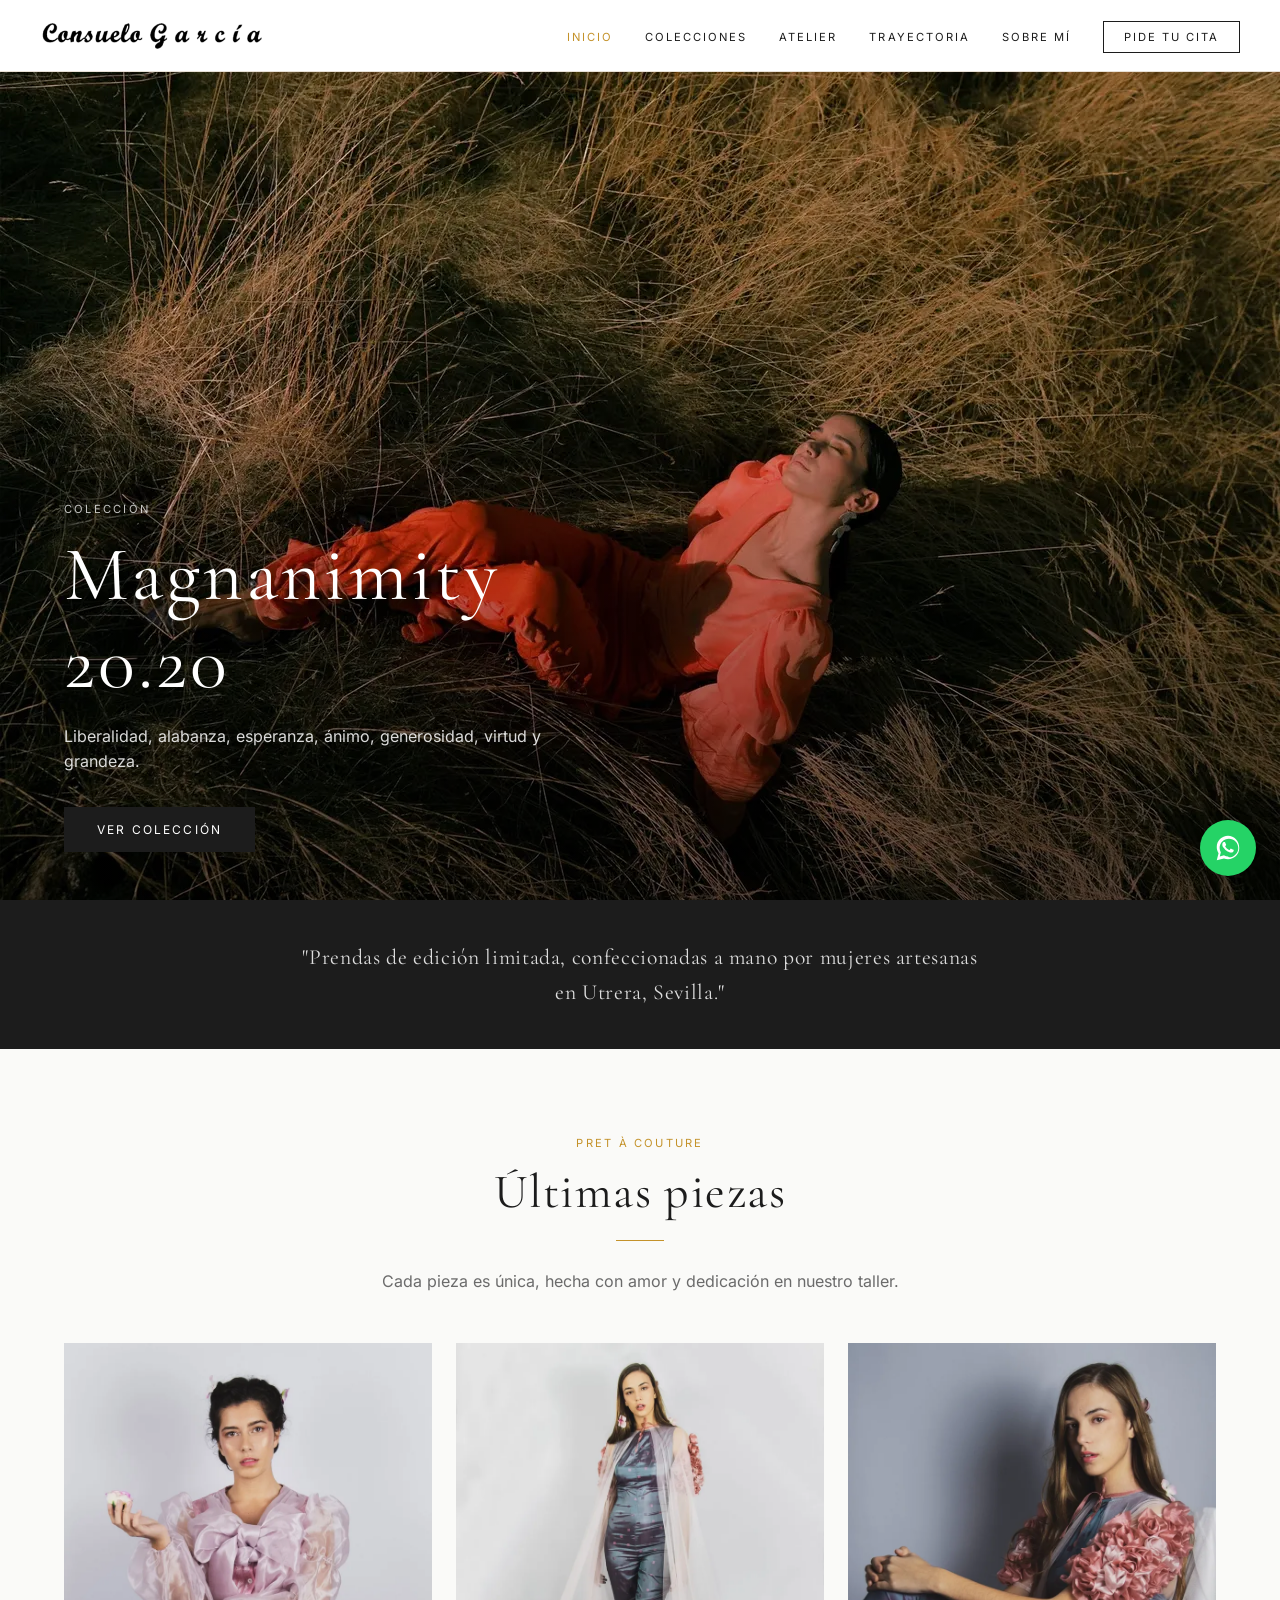
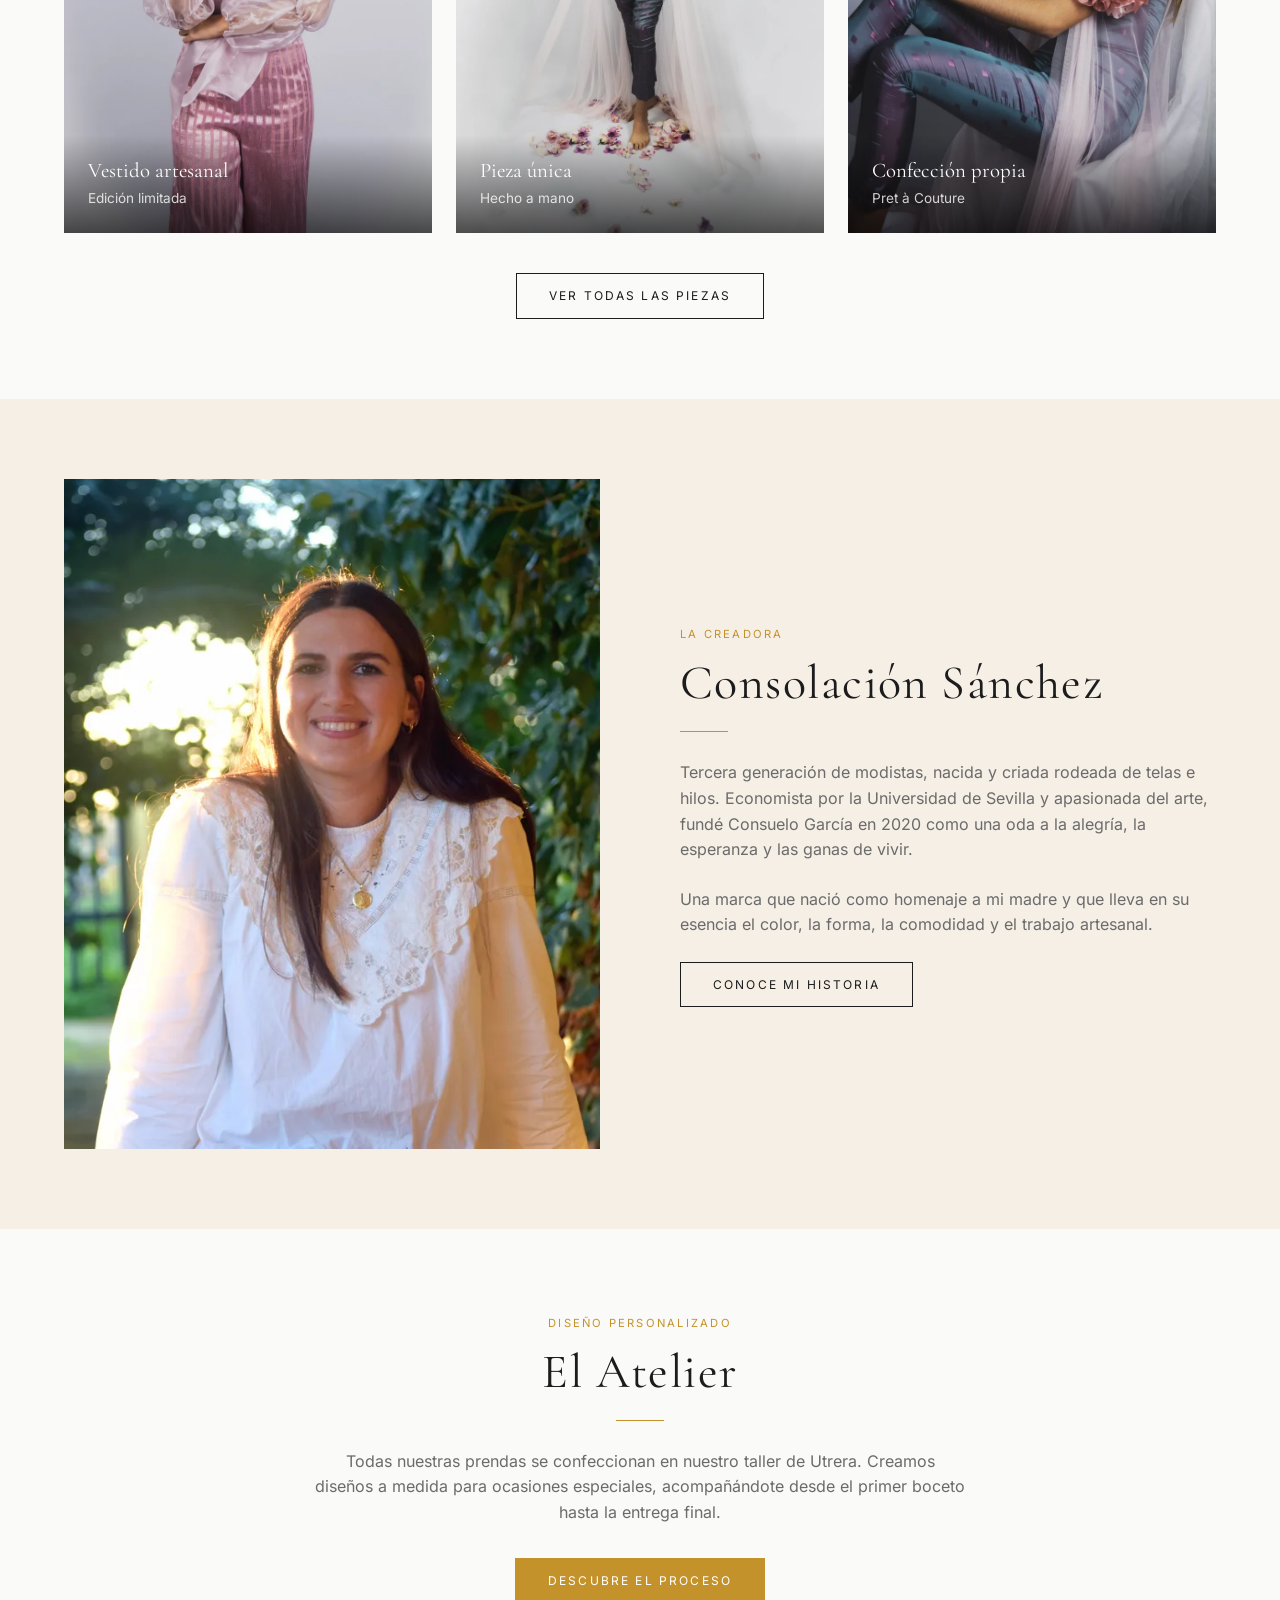
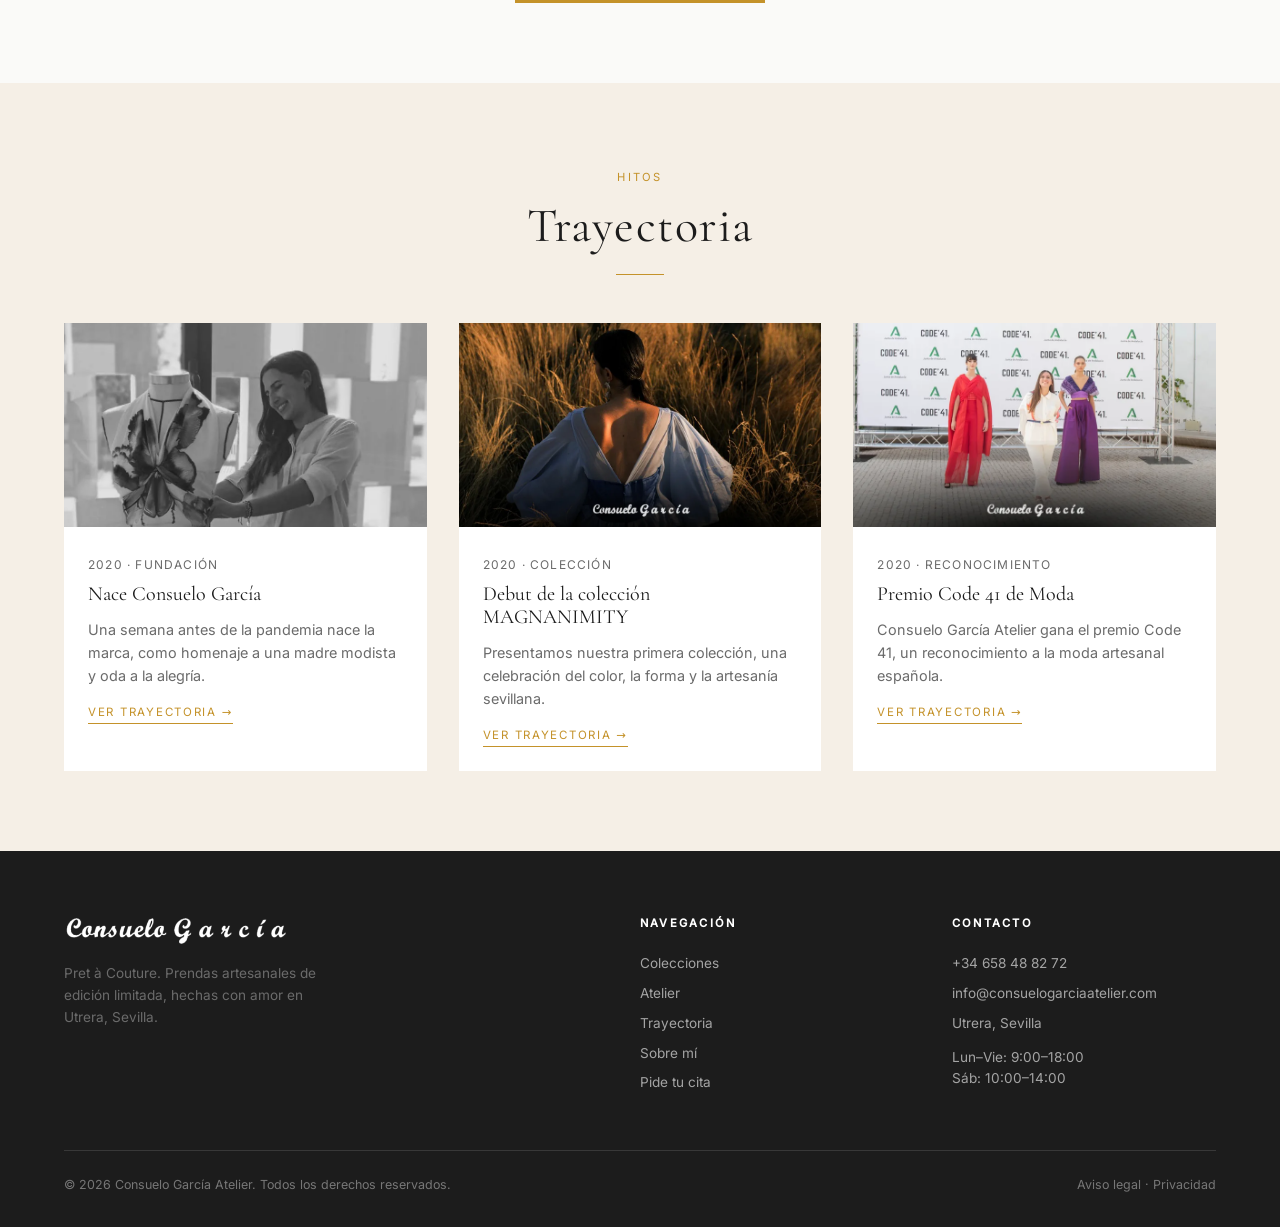
==== index.html @ bc4bc1d0 "perf: serve responsive hero image and drop duplicate product images Re-encode the home hero (618 KB " ====
<!DOCTYPE html>
<html lang="es">
<head>
  <meta charset="UTF-8">
  <meta name="viewport" content="width=device-width, initial-scale=1.0">
  <title>Consuelo García Atelier — Moda artesanal, Utrera</title>
  <meta name="description" content="Prendas de edición limitada confeccionadas a mano en Utrera, Sevilla. Diseños exclusivos para quien busca algo único.">
  <link rel="icon" type="image/x-icon" href="images/favicon.ico">
  <link rel="icon" type="image/png" sizes="32x32" href="images/favicon.png">
  <link rel="apple-touch-icon" sizes="192x192" href="images/favicon-192.png">
  <meta property="og:type" content="website">
  <meta property="og:title" content="Consuelo García Atelier — Moda artesanal en Utrera">
  <meta property="og:description" content="Prendas de edición limitada confeccionadas a mano en Utrera, Sevilla.">
  <meta property="og:image" content="https://consuelogarciaatelier.com/images/og-image.jpg">
  <meta property="og:url" content="https://consuelogarciaatelier.com/">
  <meta property="og:locale" content="es_ES">
  <meta property="og:site_name" content="Consuelo García Atelier">
  <meta name="twitter:card" content="summary_large_image">
  <link rel="canonical" href="https://consuelogarciaatelier.com/">
  <link rel="stylesheet" href="css/style.css?v=11">
  <script type="application/ld+json">
  {
    "@context": "https://schema.org",
    "@type": "ClothingStore",
    "name": "Consuelo García Atelier",
    "image": "https://consuelogarciaatelier.com/images/og-image.jpg",
    "url": "https://consuelogarciaatelier.com",
    "telephone": "+34658488272",
    "email": "info@consuelogarciaatelier.com",
    "description": "Atelier de moda artesanal. Prendas de edición limitada confeccionadas a mano en Utrera, Sevilla.",
    "address": {
      "@type": "PostalAddress",
      "addressLocality": "Utrera",
      "addressRegion": "Sevilla",
      "addressCountry": "ES"
    },
    "openingHoursSpecification": [
      {
        "@type": "OpeningHoursSpecification",
        "dayOfWeek": ["Monday","Tuesday","Wednesday","Thursday","Friday"],
        "opens": "09:00",
        "closes": "18:00"
      },
      {
        "@type": "OpeningHoursSpecification",
        "dayOfWeek": "Saturday",
        "opens": "10:00",
        "closes": "14:00"
      }
    ],
    "sameAs": [
      "https://instagram.com/consuelo.g.a.r.c.i.a"
    ]
  }
  </script>
</head>
<body>

  <!-- HEADER -->
  <header class="site-header">
    <nav class="nav container">
      <a href="index.html" class="nav__logo"><img src="images/logo.webp" alt="Consuelo García Atelier" width="160" height="23"></a>
      <button class="nav__toggle" aria-label="Menú" aria-expanded="false">
        <span></span><span></span><span></span>
      </button>
      <ul class="nav__links">
        <li><a href="index.html" class="active">Inicio</a></li>
        <li><a href="colecciones.html">Colecciones</a></li>
        <li><a href="atelier.html">Atelier</a></li>
        <li><a href="trayectoria.html">Trayectoria</a></li>
        <li><a href="sobre-mi.html">Sobre mí</a></li>
        <li><a href="contacto.html" class="nav__cta">Pide tu cita</a></li>
      </ul>
    </nav>
  </header>

  <!-- HERO -->
  <section class="hero">
    <img class="hero__img" src="images/hero.webp" srcset="images/hero-768.webp 768w, images/hero-1280.webp 1280w, images/hero.webp 1920w" sizes="100vw" alt="Colección MAGNANIMITY — Consuelo García Atelier" fetchpriority="high" width="1920" height="1280">
    <div class="hero__overlay"></div>
    <div class="hero__content">
      <span class="label">Colección</span>
      <h1>Magnanimity<br>20.20</h1>
      <p>Liberalidad, alabanza, esperanza, ánimo, generosidad, virtud y grandeza.</p>
      <a href="colecciones.html" class="btn btn--dark">Ver colección</a>
    </div>
  </section>

  <!-- INTRO STRIP -->
  <div class="intro-strip">
    <p>"Prendas de edición limitada, confeccionadas a mano por mujeres artesanas en Utrera, Sevilla."</p>
  </div>

  <!-- COLECCIONES DESTACADAS -->
  <section class="section">
    <div class="container">
      <div class="text-center section-head">
        <span class="label">Pret à Couture</span>
        <h2>Últimas piezas</h2>
        <div class="divider"></div>
        <p>Cada pieza es única, hecha con amor y dedicación en nuestro taller.</p>
      </div>
      <div class="collections-grid">
        <div class="collection-card">
          <img src="images/galeria-1.webp" alt="Vestido artesanal Consuelo García" loading="lazy" width="800" height="1067">
          <div class="collection-card__info">
            <h3>Vestido artesanal</h3>
            <p>Edición limitada</p>
          </div>
        </div>
        <div class="collection-card">
          <img src="images/galeria-2.webp" alt="Pieza artesanal en color" loading="lazy" width="800" height="1067">
          <div class="collection-card__info">
            <h3>Pieza única</h3>
            <p>Hecho a mano</p>
          </div>
        </div>
        <div class="collection-card">
          <img src="images/galeria-3.webp" alt="Pieza única de confección propia" loading="lazy" width="800" height="1067">
          <div class="collection-card__info">
            <h3>Confección propia</h3>
            <p>Pret à Couture</p>
          </div>
        </div>
      </div>
      <div class="text-center mt-2-5">
        <a href="colecciones.html" class="btn btn--outline">Ver todas las piezas</a>
      </div>
    </div>
  </section>

  <!-- SOBRE MÍ TEASER -->
  <section class="section section--cream">
    <div class="container">
      <div class="about-split">
        <div class="about-split__img">
          <img src="images/consuelo.webp" alt="Consolación Sánchez, fundadora de Consuelo García Atelier" loading="lazy" width="1200" height="1500">
        </div>
        <div class="about-split__text">
          <span class="label">La creadora</span>
          <h2>Consolación Sánchez</h2>
          <div class="divider divider--left"></div>
          <p>Tercera generación de modistas, nacida y criada rodeada de telas e hilos. Economista por la Universidad de Sevilla y apasionada del arte, fundé Consuelo García en 2020 como una oda a la alegría, la esperanza y las ganas de vivir.</p>
          <p>Una marca que nació como homenaje a mi madre y que lleva en su esencia el color, la forma, la comodidad y el trabajo artesanal.</p>
          <a href="sobre-mi.html" class="btn btn--outline">Conoce mi historia</a>
        </div>
      </div>
    </div>
  </section>

  <!-- ATELIER TEASER -->
  <section class="section">
    <div class="container text-center">
      <span class="label">Diseño personalizado</span>
      <h2>El Atelier</h2>
      <div class="divider"></div>
      <p>Todas nuestras prendas se confeccionan en nuestro taller de Utrera. Creamos diseños a medida para ocasiones especiales, acompañándote desde el primer boceto hasta la entrega final.</p>
      <a href="atelier.html" class="btn btn--accent mt-2">Descubre el proceso</a>
    </div>
  </section>

  <!-- TRAYECTORIA -->
  <section class="section section--cream">
    <div class="container">
      <div class="text-center section-head">
        <span class="label">Hitos</span>
        <h2>Trayectoria</h2>
        <div class="divider"></div>
      </div>
      <div class="blog-grid">
        <article class="blog-card">
          <div class="blog-card__img blog-card__img--head">
            <img src="images/atelier.webp" alt="Taller de costura de Consuelo García Atelier en Utrera" loading="lazy" width="1200" height="1500">
          </div>
          <div class="blog-card__body">
            <span class="blog-card__date">2020 · Fundación</span>
            <h3>Nace Consuelo García</h3>
            <p>Una semana antes de la pandemia nace la marca, como homenaje a una madre modista y oda a la alegría.</p>
            <a href="trayectoria.html#nacimiento" class="blog-card__link">Ver trayectoria →</a>
          </div>
        </article>
        <article class="blog-card">
          <div class="blog-card__img">
            <img src="images/coleccion-hero.webp" alt="Colección MAGNANIMITY" loading="lazy" width="1000" height="600">
          </div>
          <div class="blog-card__body">
            <span class="blog-card__date">2020 · Colección</span>
            <h3>Debut de la colección MAGNANIMITY</h3>
            <p>Presentamos nuestra primera colección, una celebración del color, la forma y la artesanía sevillana.</p>
            <a href="trayectoria.html#magnanimity" class="blog-card__link">Ver trayectoria →</a>
          </div>
        </article>
        <article class="blog-card">
          <div class="blog-card__img">
            <img src="images/blog-1.webp" alt="Premio Code 41 de Moda" loading="lazy" width="800" height="450">
          </div>
          <div class="blog-card__body">
            <span class="blog-card__date">2020 · Reconocimiento</span>
            <h3>Premio Code 41 de Moda</h3>
            <p>Consuelo García Atelier gana el premio Code 41, un reconocimiento a la moda artesanal española.</p>
            <a href="trayectoria.html#premio-code-41" class="blog-card__link">Ver trayectoria →</a>
          </div>
        </article>
      </div>
    </div>
  </section>

  <!-- FOOTER -->
  <footer class="site-footer">
    <div class="container">
      <div class="footer-grid">
        <div class="footer-brand">
          <span class="nav__logo"><img src="images/logo.webp" alt="Consuelo García Atelier" width="180" height="26"></span>
          <p>Pret à Couture. Prendas artesanales de edición limitada, hechas con amor en Utrera, Sevilla.</p>
        </div>
        <div class="footer-col">
          <h5>Navegación</h5>
          <a href="colecciones.html">Colecciones</a>
          <a href="atelier.html">Atelier</a>
          <a href="trayectoria.html">Trayectoria</a>
          <a href="sobre-mi.html">Sobre mí</a>
          <a href="contacto.html">Pide tu cita</a>
        </div>
        <div class="footer-col">
          <h5>Contacto</h5>
          <a href="tel:+34658488272">+34 658 48 82 72</a>
          <a href="mailto:info@consuelogarciaatelier.com">info@consuelogarciaatelier.com</a>
          <p>Utrera, Sevilla</p>
          <p class="footer-hours">Lun–Vie: 9:00–18:00<br>Sáb: 10:00–14:00</p>
        </div>
      </div>
      <div class="footer-bottom">
        <span>© 2026 Consuelo García Atelier. Todos los derechos reservados.</span>
        <span>
          <a href="aviso-legal.html">Aviso legal</a> ·
          <a href="privacidad.html">Privacidad</a>
        </span>
      </div>
    </div>
  </footer>

  <script>
    const toggle = document.querySelector('.nav__toggle');
    const links = document.querySelector('.nav__links');
    toggle.addEventListener('click', () => {
      const open = links.classList.toggle('open');
      toggle.classList.toggle('open', open);
      toggle.setAttribute('aria-expanded', open);
    });
    links.querySelectorAll('a').forEach(a => a.addEventListener('click', () => {
      links.classList.remove('open');
      toggle.classList.remove('open');
      toggle.setAttribute('aria-expanded', false);
    }));
  </script>


  <!-- WhatsApp flotante -->
  <a class="wa-float" href="https://wa.me/34658488272?text=Hola%2C%20me%20gustar%C3%ADa%20pedir%20informaci%C3%B3n" target="_blank" rel="noopener" aria-label="Contactar por WhatsApp">
    <svg viewBox="0 0 32 32" xmlns="http://www.w3.org/2000/svg"><path d="M16.003 3C9.376 3 4 8.376 4 15.003c0 2.4.71 4.638 1.93 6.518L4 28.999l7.7-1.876a11.96 11.96 0 0 0 4.303.793c6.627 0 12.003-5.376 12.003-12.003C28.006 8.376 22.63 3 16.003 3zm0 21.992c-1.39 0-2.74-.345-3.928-.997l-.28-.157-4.578 1.115 1.137-4.405-.176-.292a9.943 9.943 0 0 1-1.114-4.253c0-5.49 4.467-9.957 9.957-9.957 5.49 0 9.957 4.467 9.957 9.957 0 5.49-4.467 9.989-9.975 9.989zm5.479-7.34c-.3-.15-1.78-.88-2.054-.98-.275-.1-.475-.15-.675.15-.2.3-.775.98-.95 1.18-.175.2-.35.225-.65.075-.3-.15-1.267-.466-2.413-1.487-.892-.795-1.495-1.776-1.671-2.077-.175-.3-.018-.462.132-.612.135-.135.3-.351.45-.526.15-.176.2-.3.3-.5.1-.2.05-.376-.025-.526-.075-.15-.675-1.625-.925-2.225-.244-.585-.493-.506-.675-.515l-.575-.011a1.108 1.108 0 0 0-.802.376c-.275.3-1.05 1.026-1.05 2.502 0 1.476 1.075 2.902 1.225 3.103.15.2 2.117 3.234 5.131 4.535.717.31 1.276.495 1.712.633.72.229 1.375.197 1.893.12.578-.087 1.78-.728 2.03-1.43.25-.701.25-1.302.175-1.428-.075-.126-.275-.2-.575-.351z"/></svg>
  </a>

</body>
</html>
---- css/style.css ----
/* ── Self-hosted fonts (Google Fonts, latin + latin-ext) ── */
@font-face {
  font-family: 'Cormorant Garamond';
  font-style: italic;
  font-weight: 300 400;
  font-display: swap;
  src: url('../fonts/cormorant-garamond-italic-latin-ext.woff2') format('woff2');
  unicode-range: U+0100-02BA, U+02BD-02C5, U+02C7-02CC, U+02CE-02D7, U+02DD-02FF, U+0304, U+0308, U+0329, U+1D00-1DBF, U+1E00-1E9F, U+1EF2-1EFF, U+2020, U+20A0-20AB, U+20AD-20C4, U+2113, U+2C60-2C7F, U+A720-A7FF;
}
@font-face {
  font-family: 'Cormorant Garamond';
  font-style: italic;
  font-weight: 300 400;
  font-display: swap;
  src: url('../fonts/cormorant-garamond-italic-latin.woff2') format('woff2');
  unicode-range: U+0000-00FF, U+0131, U+0152-0153, U+02BB-02BC, U+02C6, U+02DA, U+02DC, U+0304, U+0308, U+0329, U+2000-206F, U+20AC, U+2122, U+2191, U+2193, U+2212, U+2215, U+FEFF, U+FFFD;
}
@font-face {
  font-family: 'Cormorant Garamond';
  font-style: normal;
  font-weight: 300 500;
  font-display: swap;
  src: url('../fonts/cormorant-garamond-normal-latin-ext.woff2') format('woff2');
  unicode-range: U+0100-02BA, U+02BD-02C5, U+02C7-02CC, U+02CE-02D7, U+02DD-02FF, U+0304, U+0308, U+0329, U+1D00-1DBF, U+1E00-1E9F, U+1EF2-1EFF, U+2020, U+20A0-20AB, U+20AD-20C4, U+2113, U+2C60-2C7F, U+A720-A7FF;
}
@font-face {
  font-family: 'Cormorant Garamond';
  font-style: normal;
  font-weight: 300 500;
  font-display: swap;
  src: url('../fonts/cormorant-garamond-normal-latin.woff2') format('woff2');
  unicode-range: U+0000-00FF, U+0131, U+0152-0153, U+02BB-02BC, U+02C6, U+02DA, U+02DC, U+0304, U+0308, U+0329, U+2000-206F, U+20AC, U+2122, U+2191, U+2193, U+2212, U+2215, U+FEFF, U+FFFD;
}
@font-face {
  font-family: 'Inter';
  font-style: normal;
  font-weight: 300 500;
  font-display: swap;
  src: url('../fonts/inter-normal-latin-ext.woff2') format('woff2');
  unicode-range: U+0100-02BA, U+02BD-02C5, U+02C7-02CC, U+02CE-02D7, U+02DD-02FF, U+0304, U+0308, U+0329, U+1D00-1DBF, U+1E00-1E9F, U+1EF2-1EFF, U+2020, U+20A0-20AB, U+20AD-20C4, U+2113, U+2C60-2C7F, U+A720-A7FF;
}
@font-face {
  font-family: 'Inter';
  font-style: normal;
  font-weight: 300 500;
  font-display: swap;
  src: url('../fonts/inter-normal-latin.woff2') format('woff2');
  unicode-range: U+0000-00FF, U+0131, U+0152-0153, U+02BB-02BC, U+02C6, U+02DA, U+02DC, U+0304, U+0308, U+0329, U+2000-206F, U+20AC, U+2122, U+2191, U+2193, U+2212, U+2215, U+FEFF, U+FFFD;
}

/* ── Variables ── */
:root {
  --bg: #FAFAF8;
  --white: #FFFFFF;
  --text: #1C1C1C;
  --text-muted: #6B6B6B;
  --accent: #C4922A;
  --cream: #F5EFE6;
  --border: #E8E0D6;
  --heading: 'Cormorant Garamond', Georgia, serif;
  --body: 'Inter', system-ui, sans-serif;
  --nav-height: 72px;
}

/* ── Reset ── */
*, *::before, *::after { box-sizing: border-box; margin: 0; padding: 0; }
html { scroll-behavior: smooth; }
body {
  font-family: var(--body);
  background: var(--bg);
  color: var(--text);
  line-height: 1.6;
}
img { display: block; max-width: 100%; height: auto; }
a { color: inherit; text-decoration: none; }
ul { list-style: none; }

/* ── Typography ── */
h1, h2, h3, h4 {
  font-family: var(--heading);
  font-weight: 400;
  line-height: 1.15;
}
h1 { font-size: clamp(2.4rem, 6vw, 5rem); letter-spacing: 0.04em; }
h2 { font-size: clamp(1.8rem, 4vw, 3rem); letter-spacing: 0.03em; }
h3 { font-size: clamp(1.3rem, 2.5vw, 1.9rem); }
h4 { font-size: 1.1rem; }
p { font-size: 1rem; color: var(--text-muted); max-width: 65ch; }

/* ── Layout helpers ── */
.container { width: 90%; max-width: 1200px; margin-inline: auto; }
.section { padding: 5rem 0; }
.section--cream { background: var(--cream); }
.text-center { text-align: center; }
.text-center p { margin-inline: auto; }
.section-head { margin-bottom: 3rem; }
.label {
  display: inline-block;
  font-size: 0.7rem;
  font-family: var(--body);
  letter-spacing: 0.2em;
  text-transform: uppercase;
  color: var(--accent);
  margin-bottom: 0.75rem;
}
.divider {
  width: 48px;
  height: 1px;
  background: var(--accent);
  margin: 1.25rem auto 1.75rem;
}
.divider--left { margin-left: 0; }

/* ── Buttons ── */
.btn {
  display: inline-block;
  padding: 0.75rem 2rem;
  font-family: var(--body);
  font-size: 0.75rem;
  letter-spacing: 0.18em;
  text-transform: uppercase;
  border: 1px solid currentColor;
  transition: background 0.25s, color 0.25s;
  cursor: pointer;
}
.btn--dark {
  color: var(--white);
  background: var(--text);
  border-color: var(--text);
}
.btn--dark:hover { background: var(--accent); border-color: var(--accent); }
.btn--outline {
  color: var(--text);
  background: transparent;
  border-color: var(--text);
}
.btn--outline:hover { background: var(--text); color: var(--white); }
.btn--accent {
  color: var(--white);
  background: var(--accent);
  border-color: var(--accent);
}
.btn--accent:hover { background: #a67820; border-color: #a67820; }
.btn--block {
  width: 100%;
  text-align: center;
  border: none;
  font-size: 0.75rem;
  cursor: pointer;
}
.btn-group {
  display: flex;
  gap: 1rem;
  justify-content: center;
  flex-wrap: wrap;
  margin-top: 2rem;
}

/* ── Spacing utilities ── */
.mt-1 { margin-top: 1rem; }
.mt-1-5 { margin-top: 1.5rem; }
.mt-2 { margin-top: 2rem; }
.mt-2-5 { margin-top: 2.5rem; }
.mt-4 { margin-top: 4rem; }

/* ── Header / Nav ── */
.site-header {
  position: sticky;
  top: 0;
  z-index: 100;
  background: var(--white);
  border-bottom: 1px solid var(--border);
  height: var(--nav-height);
  display: flex;
  align-items: center;
}
.nav {
  display: flex;
  align-items: center;
  justify-content: space-between;
  width: 100%;
}
.nav__logo {
  display: flex;
  align-items: center;
  font-family: var(--heading);
  font-size: 1.25rem;
  letter-spacing: 0.08em;
  text-transform: uppercase;
}
.nav__logo span { color: var(--accent); }
.nav__logo img {
  height: 32px;
  width: auto;
  display: block;
}
.footer-brand .nav__logo img { filter: invert(1) brightness(2); }

/* ── Floating WhatsApp ── */
.wa-float {
  position: fixed;
  bottom: 1.5rem;
  right: 1.5rem;
  z-index: 90;
  width: 56px;
  height: 56px;
  background: #25D366;
  border-radius: 50%;
  display: flex;
  align-items: center;
  justify-content: center;
  box-shadow: 0 4px 16px rgba(0,0,0,0.18);
  transition: transform 0.2s, box-shadow 0.2s;
}
.wa-float:hover {
  transform: scale(1.08);
  box-shadow: 0 6px 22px rgba(0,0,0,0.22);
}
.wa-float svg { width: 30px; height: 30px; fill: white; }
@media (max-width: 680px) {
  .wa-float { bottom: 1rem; right: 1rem; width: 52px; height: 52px; }
  .wa-float svg { width: 28px; height: 28px; }
}
.nav__links {
  display: flex;
  align-items: center;
  gap: 2rem;
}
.nav__links a {
  font-size: 0.7rem;
  letter-spacing: 0.18em;
  text-transform: uppercase;
  color: var(--text);
  transition: color 0.2s;
}
.nav__links a:hover,
.nav__links a.active { color: var(--accent); }
.nav__links .nav__cta {
  padding: 0.5rem 1.25rem;
  border: 1px solid var(--text);
  transition: background 0.2s, color 0.2s;
}
.nav__links .nav__cta:hover { background: var(--text); color: var(--white); }

/* Mobile nav toggle */
.nav__toggle {
  display: none;
  flex-direction: column;
  gap: 5px;
  cursor: pointer;
  background: none;
  border: none;
  padding: 4px;
}
.nav__toggle span {
  display: block;
  width: 24px;
  height: 1.5px;
  background: var(--text);
  transition: transform 0.3s, opacity 0.3s;
}
.nav__toggle.open span:nth-child(1) { transform: translateY(6.5px) rotate(45deg); }
.nav__toggle.open span:nth-child(2) { opacity: 0; }
.nav__toggle.open span:nth-child(3) { transform: translateY(-6.5px) rotate(-45deg); }

/* ── Hero ── */
.hero {
  position: relative;
  height: calc(100vh - var(--nav-height));
  min-height: 520px;
  display: flex;
  align-items: flex-end;
  overflow: hidden;
}
.hero__img {
  position: absolute;
  inset: 0;
  width: 100%;
  height: 100%;
  object-fit: cover;
  object-position: center top;
}
.hero__overlay {
  position: absolute;
  inset: 0;
  background: linear-gradient(to top, rgba(0,0,0,0.55) 0%, rgba(0,0,0,0.1) 60%, transparent 100%);
}
.hero__content {
  position: relative;
  z-index: 1;
  padding: 3rem 5%;
  color: var(--white);
  max-width: 680px;
}
.hero__content .label { color: rgba(255,255,255,0.75); }
.hero__content h1 { color: var(--white); margin-bottom: 1rem; }
.hero__content p {
  color: rgba(255,255,255,0.85);
  margin-bottom: 2rem;
  max-width: 50ch;
}

/* ── Intro strip ── */
.intro-strip {
  background: var(--text);
  color: var(--white);
  text-align: center;
  padding: 2.5rem 1rem;
}
.intro-strip p {
  font-family: var(--heading);
  font-size: clamp(1rem, 2.5vw, 1.35rem);
  color: rgba(255,255,255,0.85);
  max-width: 70ch;
  margin-inline: auto;
  letter-spacing: 0.03em;
}

/* ── Collections grid ── */
.collections-grid {
  display: grid;
  grid-template-columns: repeat(auto-fit, minmax(280px, 1fr));
  gap: 1.5rem;
}
.collection-card {
  position: relative;
  overflow: hidden;
  aspect-ratio: 3/4;
  background: var(--cream);
}
.collection-card img {
  width: 100%;
  height: 100%;
  object-fit: cover;
  transition: transform 0.5s ease;
}
.collection-card:hover img { transform: scale(1.04); }
.collection-card__info {
  position: absolute;
  bottom: 0;
  left: 0;
  right: 0;
  padding: 1.5rem;
  background: linear-gradient(to top, rgba(0,0,0,0.65), transparent);
  color: var(--white);
}
.collection-card__info h3 { font-size: 1.3rem; }
.collection-card__info p { font-size: 0.85rem; color: rgba(255,255,255,0.8); margin-top: 0.3rem; max-width: none; }

/* Placeholder for images not yet added */
.img-placeholder {
  width: 100%;
  height: 100%;
  background: var(--cream);
  display: flex;
  flex-direction: column;
  align-items: center;
  justify-content: center;
  color: var(--text-muted);
  font-size: 0.8rem;
  letter-spacing: 0.1em;
  text-transform: uppercase;
  gap: 0.5rem;
}
.img-placeholder::before {
  content: '';
  width: 40px;
  height: 40px;
  border: 1px solid var(--border);
  border-radius: 50%;
  background: url("data:image/svg+xml,%3Csvg xmlns='http://www.w3.org/2000/svg' viewBox='0 0 24 24' fill='none' stroke='%23aaa' stroke-width='1.5'%3E%3Crect x='3' y='3' width='18' height='18' rx='2'/%3E%3Ccircle cx='8.5' cy='8.5' r='1.5'/%3E%3Cpath d='m21 15-5-5L5 21'/%3E%3C/svg%3E") center/60% no-repeat;
}

/* ── About teaser ── */
.about-split {
  display: grid;
  grid-template-columns: 1fr 1fr;
  gap: 5rem;
  align-items: center;
}
.about-split__img {
  aspect-ratio: 4/5;
  overflow: hidden;
  background: var(--cream);
}
.about-split__img img {
  width: 100%;
  height: 100%;
  object-fit: cover;
}
.about-split__text { padding: 1rem 0; }
.about-split__text p { margin-bottom: 1.5rem; }

/* ── Atelier section ── */
.atelier-features {
  display: grid;
  grid-template-columns: repeat(auto-fit, minmax(220px, 1fr));
  gap: 2.5rem;
  margin-top: 3rem;
}
.feature {
  padding: 2rem;
  border: 1px solid var(--border);
  background: var(--white);
}
.feature__icon {
  font-size: 1.5rem;
  margin-bottom: 1rem;
}
.feature h4 {
  font-family: var(--heading);
  font-size: 1.2rem;
  margin-bottom: 0.5rem;
}
.feature p { font-size: 0.9rem; }

/* ── Blog cards ── */
.blog-grid {
  display: grid;
  grid-template-columns: repeat(auto-fit, minmax(280px, 1fr));
  gap: 2rem;
}
.blog-card { background: var(--white); }
.blog-card__img {
  aspect-ratio: 16/9;
  overflow: hidden;
  background: var(--cream);
}
.blog-card__img img {
  width: 100%;
  height: 100%;
  object-fit: cover;
  transition: transform 0.4s;
}
.blog-card:hover .blog-card__img img { transform: scale(1.04); }
/* Frame portrait photos around the head */
.blog-card__img--head img { object-position: center 16%; }
.blog-card__body { padding: 1.5rem; }
.blog-card__date { font-size: 0.75rem; color: var(--text-muted); letter-spacing: 0.1em; text-transform: uppercase; }
.blog-card__body h3 { font-size: 1.25rem; margin: 0.4rem 0 0.75rem; }
.blog-card__body p { font-size: 0.9rem; }
.blog-card__link {
  display: inline-block;
  margin-top: 1rem;
  font-size: 0.72rem;
  letter-spacing: 0.15em;
  text-transform: uppercase;
  color: var(--accent);
  border-bottom: 1px solid var(--accent);
  padding-bottom: 2px;
}

/* ── Contact form ── */
.social { margin-top: 2rem; }
.social h4 {
  font-family: var(--heading);
  font-size: 1.1rem;
  margin-bottom: 0.75rem;
}
.social__links { display: flex; gap: 0.75rem; }
.social__links a {
  font-size: 0.75rem;
  letter-spacing: 0.1em;
  text-transform: uppercase;
  border-bottom: 1px solid var(--accent);
  padding-bottom: 2px;
  color: var(--accent);
}
.contact-grid {
  display: grid;
  grid-template-columns: 1fr 1.5fr;
  gap: 5rem;
  align-items: start;
}
.contact-info h2 { margin-bottom: 0.5rem; }
.contact-info p { margin-bottom: 2rem; }
.contact-info__item {
  display: flex;
  gap: 0.75rem;
  align-items: flex-start;
  margin-bottom: 1.25rem;
  font-size: 0.9rem;
  color: var(--text-muted);
}
.contact-info__item strong { display: block; color: var(--text); font-size: 0.75rem; letter-spacing: 0.1em; text-transform: uppercase; margin-bottom: 0.2rem; }

.form-group { margin-bottom: 1.25rem; }
.form-group label {
  display: block;
  font-size: 0.7rem;
  letter-spacing: 0.15em;
  text-transform: uppercase;
  margin-bottom: 0.4rem;
  color: var(--text);
}
.form-group input,
.form-group select,
.form-group textarea {
  width: 100%;
  padding: 0.75rem 1rem;
  border: 1px solid var(--border);
  background: var(--white);
  font-family: var(--body);
  font-size: 0.95rem;
  color: var(--text);
  outline: none;
  transition: border-color 0.2s;
  -webkit-appearance: none;
}
.form-group input:focus,
.form-group select:focus,
.form-group textarea:focus { border-color: var(--accent); }
.form-group textarea { resize: vertical; min-height: 120px; }
.form-row { display: grid; grid-template-columns: 1fr 1fr; gap: 1rem; }
.form-success {
  display: none;
  padding: 1rem;
  background: #f0faf0;
  border: 1px solid #a3d9a5;
  color: #276749;
  font-size: 0.9rem;
  margin-top: 1rem;
}

/* ── Footer ── */
.site-footer {
  background: var(--text);
  color: rgba(255,255,255,0.7);
  padding: 4rem 0 2rem;
}
.footer-grid {
  display: grid;
  grid-template-columns: 2fr 1fr 1fr;
  gap: 3rem;
  margin-bottom: 3rem;
}
.footer-brand .nav__logo { color: var(--white); margin-bottom: 1rem; display: block; }
.footer-brand p { font-size: 0.85rem; max-width: 30ch; }
.footer-col h5 {
  font-family: var(--body);
  font-size: 0.7rem;
  letter-spacing: 0.2em;
  text-transform: uppercase;
  color: var(--white);
  margin-bottom: 1.25rem;
}
.footer-col a, .footer-col p {
  display: block;
  font-size: 0.85rem;
  margin-bottom: 0.5rem;
  color: rgba(255,255,255,0.6);
  transition: color 0.2s;
  max-width: none;
}
.footer-hours { margin-top: 0.75rem; }
.footer-col a:hover { color: var(--accent); }
.footer-bottom {
  border-top: 1px solid rgba(255,255,255,0.12);
  padding-top: 1.5rem;
  display: flex;
  justify-content: space-between;
  align-items: center;
  font-size: 0.78rem;
  color: rgba(255,255,255,0.4);
  flex-wrap: wrap;
  gap: 0.5rem;
}
.footer-bottom a { color: inherit; }

/* ── Page hero (inner pages) ── */
.page-hero {
  padding: 3rem 0 2.25rem;
  background: var(--cream);
  text-align: center;
}
.page-hero .label { display: block; }
.page-hero h1 { font-size: clamp(2rem, 3.4vw, 2.75rem); }
.page-hero__intro { margin: 1rem auto 0; max-width: 55ch; }

/* ── Sobre mí ── */
.bio-grid {
  display: grid;
  grid-template-columns: 1fr 1.3fr;
  gap: 5rem;
  align-items: start;
}
.bio-img {
  position: sticky;
  top: calc(var(--nav-height) + 2rem);
  aspect-ratio: 3/4;
  overflow: hidden;
  background: var(--cream);
}
.bio-img img { width: 100%; height: 100%; object-fit: cover; }
.bio-text h2 { margin-bottom: 0.25rem; }
.bio-text .divider { margin-left: 0; }
.bio-text p { margin-bottom: 1.25rem; }
.bio-text h3 { margin: 2rem 0 0.5rem; }
.values-list { margin: 1.5rem 0 2rem; }
.values-list li {
  padding: 0.6rem 0;
  border-bottom: 1px solid var(--border);
  font-size: 0.9rem;
  color: var(--text-muted);
  display: flex;
  align-items: center;
  gap: 0.75rem;
}
.values-list li::before {
  content: '';
  width: 6px;
  height: 6px;
  background: var(--accent);
  flex-shrink: 0;
}

/* ── Trayectoria page ── */
.section--tight-top { padding-top: 3rem; }
.timeline__year {
  font-family: var(--heading);
  font-size: 2rem;
  line-height: 1;
  color: var(--accent);
  text-align: center;
  margin: 0 auto 1rem;
}
.timeline {
  list-style: none;
  position: relative;
  max-width: 1000px;
  margin: 0 auto;
}
/* Vertical line through the centre of the timeline */
.timeline::before {
  content: '';
  position: absolute;
  top: 0;
  bottom: 0;
  left: 50%;
  width: 1px;
  background: var(--accent);
  opacity: 0.4;
  transform: translateX(-50%);
}
.milestone {
  position: relative;
  display: grid;
  grid-template-columns: 1fr 1fr;
  gap: 4rem;
  align-items: center;
  padding: 3rem 0;
  scroll-margin-top: calc(var(--nav-height) + 1rem);
}
/* Gold dot on the line for each milestone */
.milestone::before {
  content: '';
  position: absolute;
  top: 50%;
  left: 50%;
  width: 13px;
  height: 13px;
  border-radius: 50%;
  background: var(--accent);
  box-shadow: 0 0 0 6px var(--bg);
  transform: translate(-50%, -50%);
}
.milestone:nth-child(even) .milestone__img { order: 2; }
.milestone__img {
  aspect-ratio: 4/3;
  overflow: hidden;
  background: var(--cream);
}
.milestone__img img { width: 100%; height: 100%; object-fit: cover; }
/* Frame portrait photos around the head */
.milestone__img--head img { object-position: center 15%; }
.milestone__body h2 { font-size: 2rem; margin: 0 0 1rem; }
.milestone--featured .milestone__body {
  background: var(--cream);
  padding: 2.5rem;
  border-left: 2px solid var(--accent);
}

/* ── Colecciones page ── */
.colecciones-intro {
  display: grid;
  grid-template-columns: 1fr 1fr;
  gap: 4rem;
  align-items: center;
  margin-bottom: 5rem;
}
.colecciones-full-grid {
  display: grid;
  grid-template-columns: repeat(3, 1fr);
  gap: 1px;
  background: var(--border);
}
.colecciones-full-grid .collection-card { aspect-ratio: 2/3; }

/* ── Responsive ── */
@media (max-width: 900px) {
  .about-split,
  .contact-grid,
  .bio-grid,
  .colecciones-intro,
  .milestone { grid-template-columns: 1fr; gap: 2.5rem; }
  .timeline { padding-left: 2rem; }
  .timeline::before { left: 6px; transform: none; }
  .milestone { padding: 2rem 0; }
  .milestone::before { top: 2rem; left: calc(-2rem + 6px); transform: translate(-50%, 0); }
  .milestone--featured .milestone__body { padding: 1.75rem; }
  .footer-grid { grid-template-columns: 1fr 1fr; }
  .colecciones-full-grid { grid-template-columns: repeat(2, 1fr); }
  .bio-img { position: static; aspect-ratio: 4/3; }
  .milestone:nth-child(even) .milestone__img { order: 0; }
}

@media (max-width: 680px) {
  .nav__links { display: none; flex-direction: column; gap: 0; position: fixed; inset: var(--nav-height) 0 0; background: var(--white); padding: 2rem; z-index: 99; overflow-y: auto; }
  .nav__links.open { display: flex; }
  .nav__links a { font-size: 0.85rem; padding: 1rem 0; border-bottom: 1px solid var(--border); width: 100%; }
  .nav__links .nav__cta { margin-top: 1rem; text-align: center; border: 1px solid var(--text); padding: 0.75rem; }
  .nav__toggle { display: flex; }
  .form-row { grid-template-columns: 1fr; }
  .footer-grid { grid-template-columns: 1fr; gap: 2rem; }
  .colecciones-full-grid { grid-template-columns: repeat(2, 1fr); }
  .footer-bottom { flex-direction: column; text-align: center; }
  .section { padding: 3.5rem 0; }
}
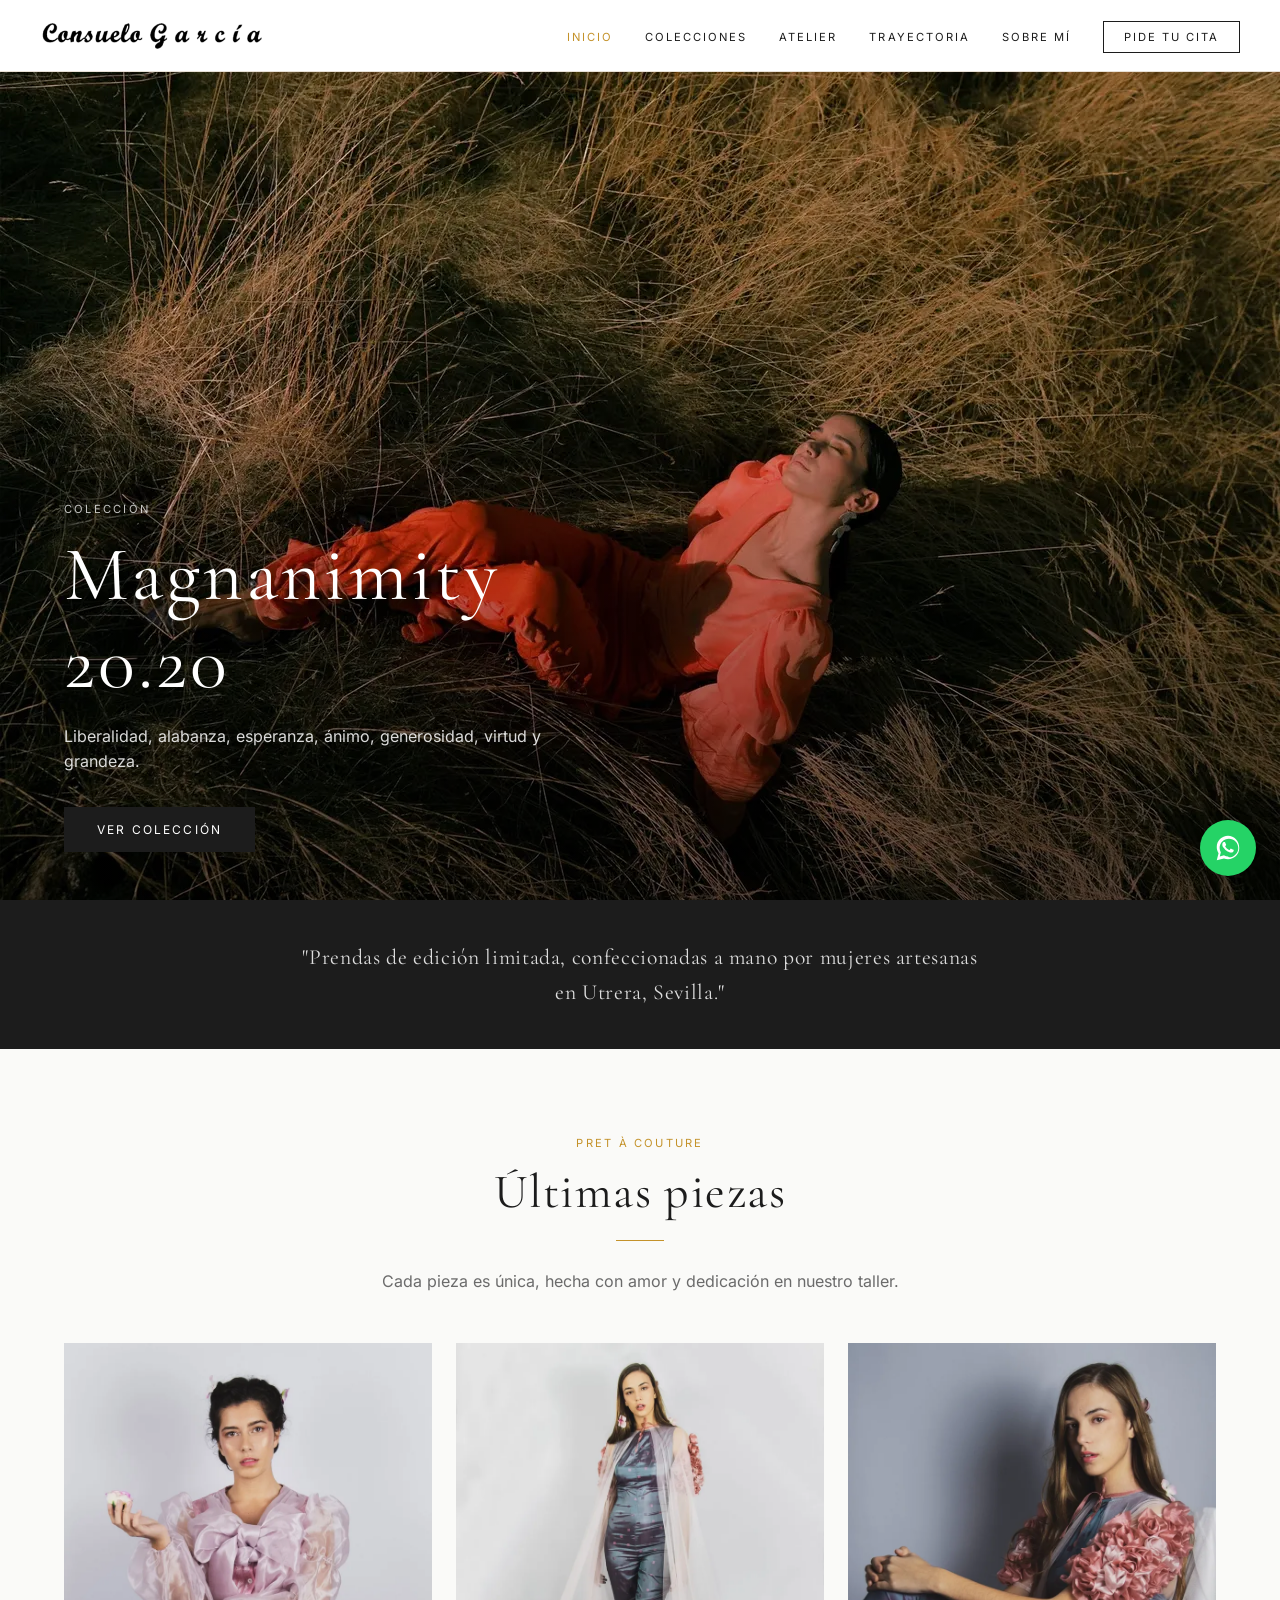
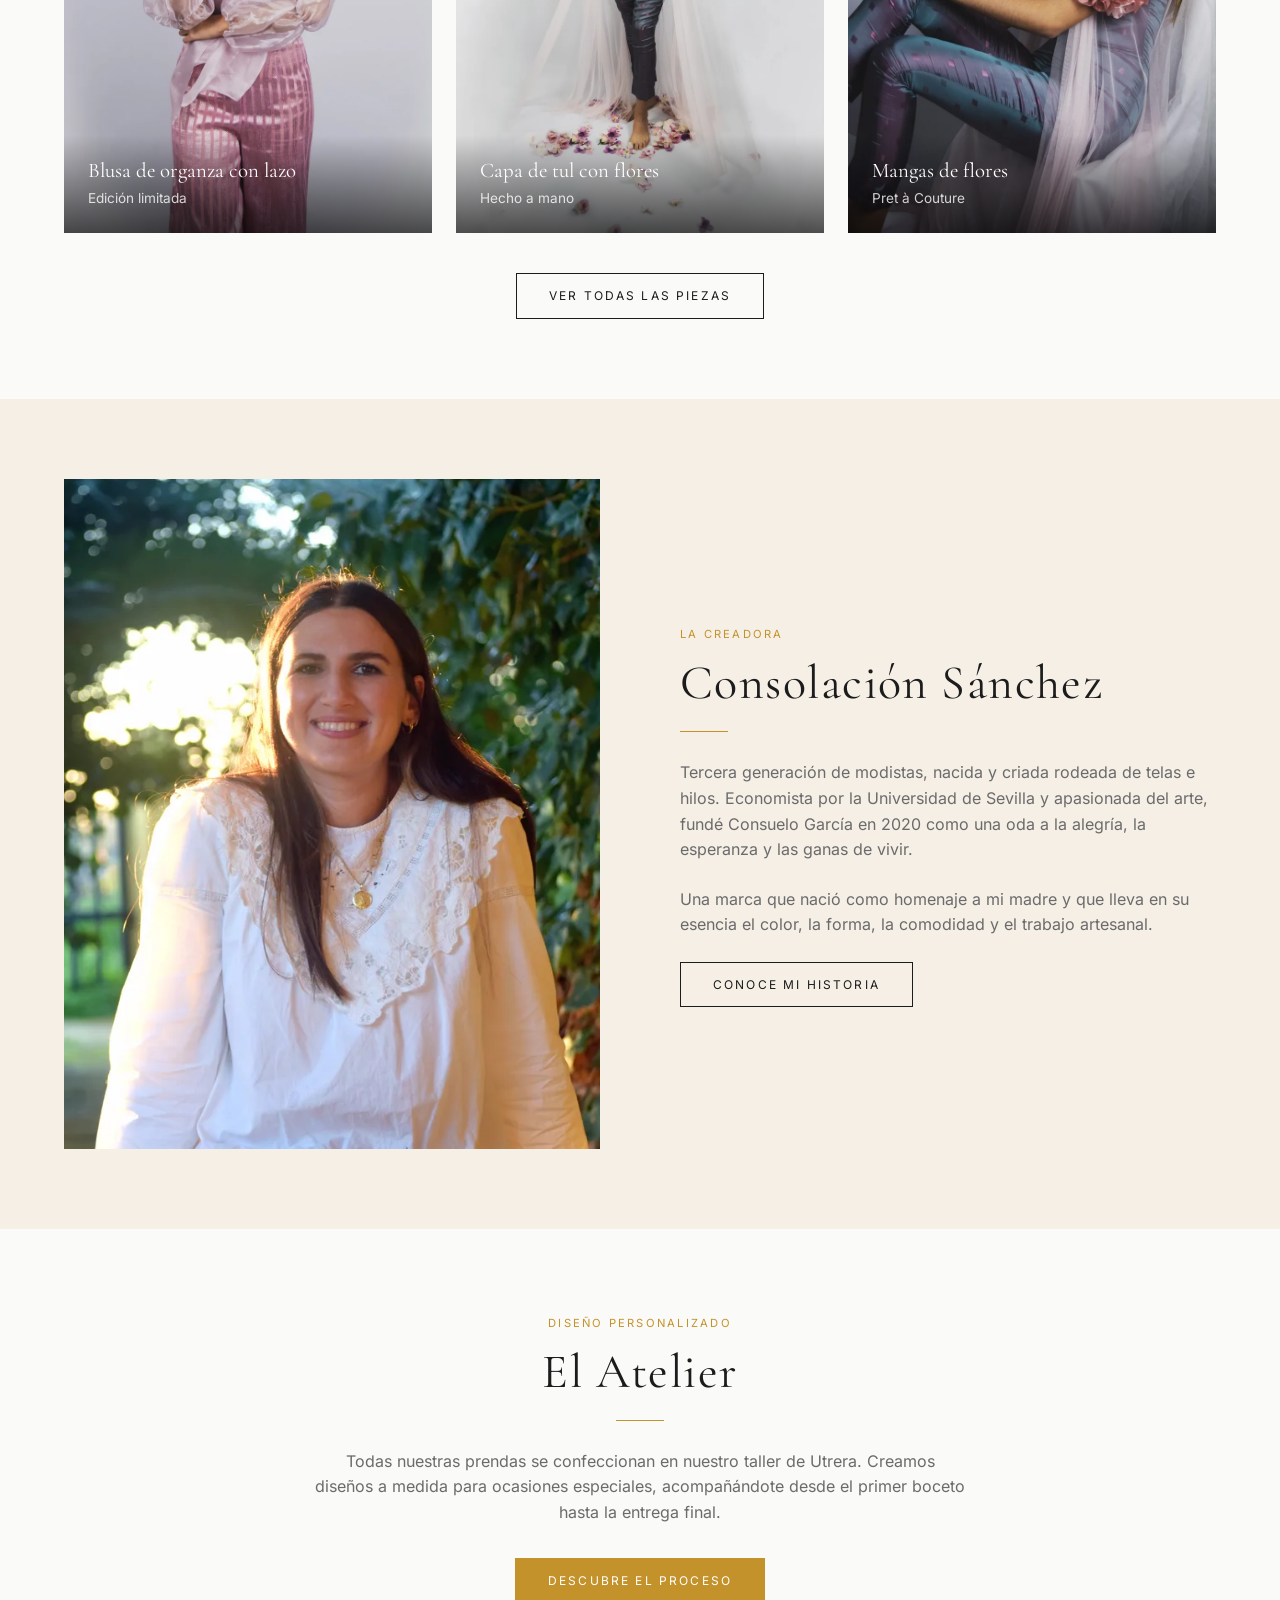
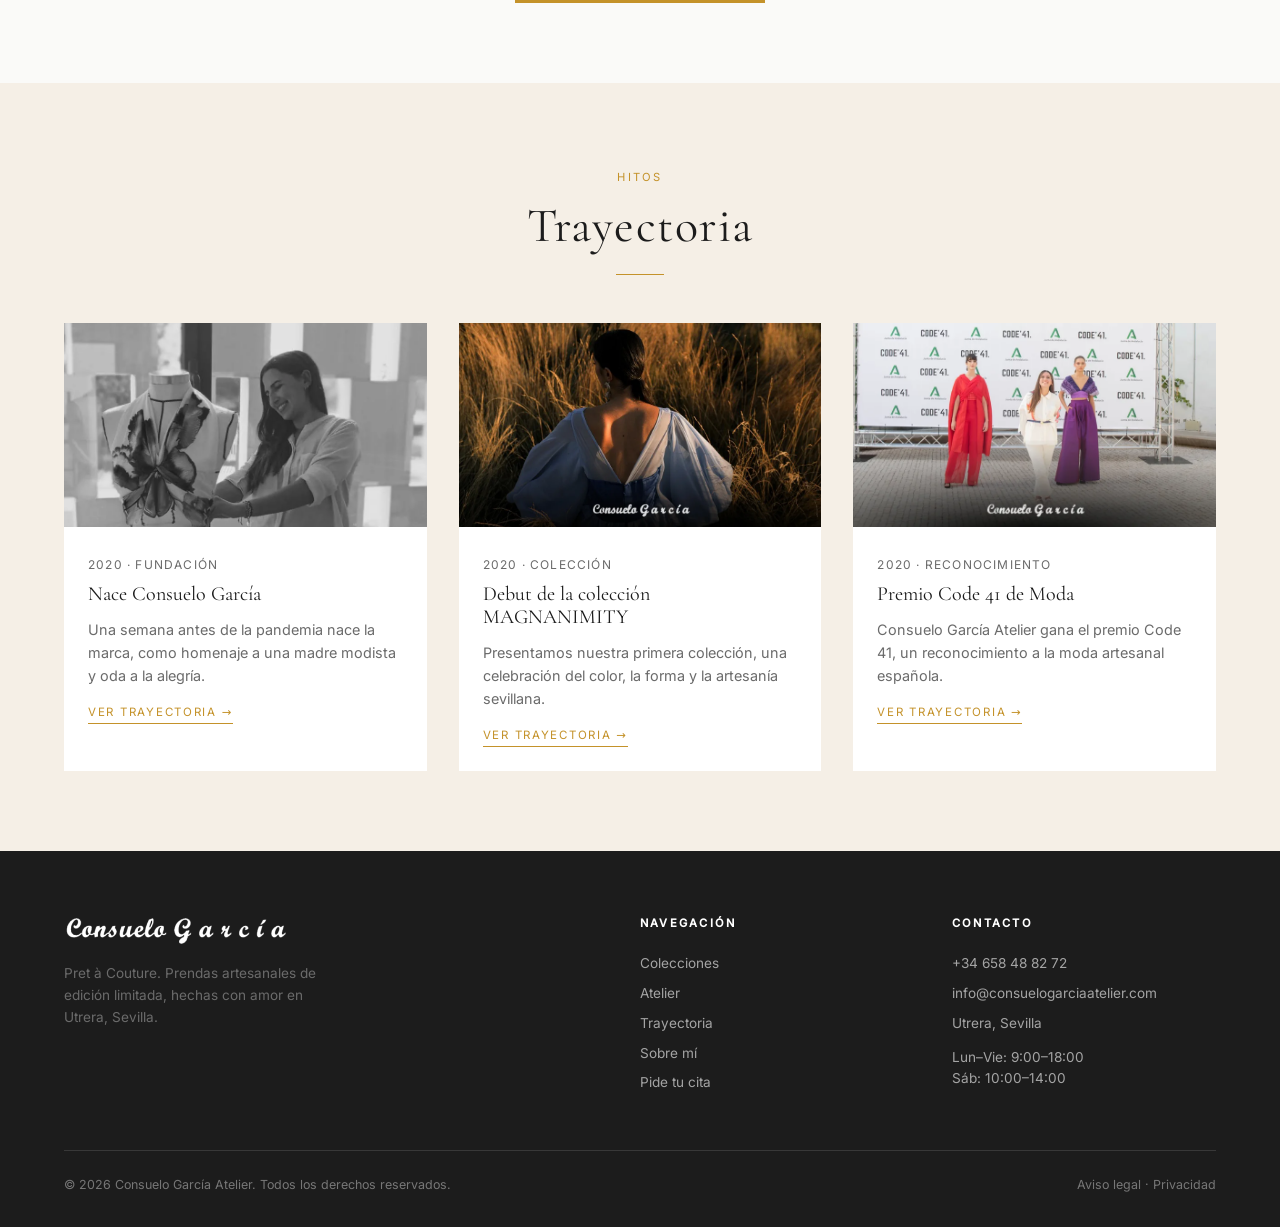
==== commit 14a22278: "feat(colecciones): name each piece and add a full-screen image viewer - Give every gallery photo its" ====
--- a/index.html
+++ b/index.html
@@ -17,7 +17,7 @@
   <meta property="og:site_name" content="Consuelo García Atelier">
   <meta name="twitter:card" content="summary_large_image">
   <link rel="canonical" href="https://consuelogarciaatelier.com/">
-  <link rel="stylesheet" href="css/style.css?v=11">
+  <link rel="stylesheet" href="css/style.css?v=15">
   <script type="application/ld+json">
   {
     "@context": "https://schema.org",
@@ -59,17 +59,17 @@
   <!-- HEADER -->
   <header class="site-header">
     <nav class="nav container">
-      <a href="index.html" class="nav__logo"><img src="images/logo.webp" alt="Consuelo García Atelier" width="160" height="23"></a>
+      <a href="/" class="nav__logo"><img src="images/logo.webp" alt="Consuelo García Atelier" width="160" height="23"></a>
       <button class="nav__toggle" aria-label="Menú" aria-expanded="false">
         <span></span><span></span><span></span>
       </button>
       <ul class="nav__links">
-        <li><a href="index.html" class="active">Inicio</a></li>
-        <li><a href="colecciones.html">Colecciones</a></li>
-        <li><a href="atelier.html">Atelier</a></li>
-        <li><a href="trayectoria.html">Trayectoria</a></li>
-        <li><a href="sobre-mi.html">Sobre mí</a></li>
-        <li><a href="contacto.html" class="nav__cta">Pide tu cita</a></li>
+        <li><a href="/" class="active">Inicio</a></li>
+        <li><a href="/colecciones">Colecciones</a></li>
+        <li><a href="/atelier">Atelier</a></li>
+        <li><a href="/trayectoria">Trayectoria</a></li>
+        <li><a href="/sobre-mi">Sobre mí</a></li>
+        <li><a href="/contacto" class="nav__cta">Pide tu cita</a></li>
       </ul>
     </nav>
   </header>
@@ -82,7 +82,7 @@
       <span class="label">Colección</span>
       <h1>Magnanimity<br>20.20</h1>
       <p>Liberalidad, alabanza, esperanza, ánimo, generosidad, virtud y grandeza.</p>
-      <a href="colecciones.html" class="btn btn--dark">Ver colección</a>
+      <a href="/colecciones" class="btn btn--dark">Ver colección</a>
     </div>
   </section>
 
@@ -101,30 +101,30 @@
         <p>Cada pieza es única, hecha con amor y dedicación en nuestro taller.</p>
       </div>
       <div class="collections-grid">
-        <div class="collection-card">
-          <img src="images/galeria-1.webp" alt="Vestido artesanal Consuelo García" loading="lazy" width="800" height="1067">
+        <a class="collection-card" href="images/galeria-1.webp" data-lightbox>
+          <img src="images/galeria-1.webp" alt="Blusa de organza lila con lazo y mangas abullonadas, con pantalón rosa de rayas" loading="lazy" width="800" height="1200">
           <div class="collection-card__info">
-            <h3>Vestido artesanal</h3>
+            <h3>Blusa de organza con lazo</h3>
             <p>Edición limitada</p>
           </div>
-        </div>
-        <div class="collection-card">
-          <img src="images/galeria-2.webp" alt="Pieza artesanal en color" loading="lazy" width="800" height="1067">
+        </a>
+        <a class="collection-card" href="images/galeria-2.webp" data-lightbox>
+          <img src="images/galeria-2.webp" alt="Capa larga de tul rosa con mangas de flores sobre mono tornasolado" loading="lazy" width="800" height="1200">
           <div class="collection-card__info">
-            <h3>Pieza única</h3>
+            <h3>Capa de tul con flores</h3>
             <p>Hecho a mano</p>
           </div>
-        </div>
-        <div class="collection-card">
-          <img src="images/galeria-3.webp" alt="Pieza única de confección propia" loading="lazy" width="800" height="1067">
+        </a>
+        <a class="collection-card" href="images/galeria-3.webp" data-lightbox>
+          <img src="images/galeria-3.webp" alt="Detalle de las mangas de flores de la capa de tul" loading="lazy" width="800" height="1200">
           <div class="collection-card__info">
-            <h3>Confección propia</h3>
+            <h3>Mangas de flores</h3>
             <p>Pret à Couture</p>
           </div>
-        </div>
+        </a>
       </div>
       <div class="text-center mt-2-5">
-        <a href="colecciones.html" class="btn btn--outline">Ver todas las piezas</a>
+        <a href="/colecciones" class="btn btn--outline">Ver todas las piezas</a>
       </div>
     </div>
   </section>
@@ -134,7 +134,7 @@
     <div class="container">
       <div class="about-split">
         <div class="about-split__img">
-          <img src="images/consuelo.webp" alt="Consolación Sánchez, fundadora de Consuelo García Atelier" loading="lazy" width="1200" height="1500">
+          <img src="images/consuelo.webp" alt="Consolación Sánchez, fundadora de Consuelo García Atelier" loading="lazy" width="1200" height="800">
         </div>
         <div class="about-split__text">
           <span class="label">La creadora</span>
@@ -142,7 +142,7 @@
           <div class="divider divider--left"></div>
           <p>Tercera generación de modistas, nacida y criada rodeada de telas e hilos. Economista por la Universidad de Sevilla y apasionada del arte, fundé Consuelo García en 2020 como una oda a la alegría, la esperanza y las ganas de vivir.</p>
           <p>Una marca que nació como homenaje a mi madre y que lleva en su esencia el color, la forma, la comodidad y el trabajo artesanal.</p>
-          <a href="sobre-mi.html" class="btn btn--outline">Conoce mi historia</a>
+          <a href="/sobre-mi" class="btn btn--outline">Conoce mi historia</a>
         </div>
       </div>
     </div>
@@ -155,7 +155,7 @@
       <h2>El Atelier</h2>
       <div class="divider"></div>
       <p>Todas nuestras prendas se confeccionan en nuestro taller de Utrera. Creamos diseños a medida para ocasiones especiales, acompañándote desde el primer boceto hasta la entrega final.</p>
-      <a href="atelier.html" class="btn btn--accent mt-2">Descubre el proceso</a>
+      <a href="/atelier" class="btn btn--accent mt-2">Descubre el proceso</a>
     </div>
   </section>
 
@@ -170,13 +170,13 @@
       <div class="blog-grid">
         <article class="blog-card">
           <div class="blog-card__img blog-card__img--head">
-            <img src="images/atelier.webp" alt="Taller de costura de Consuelo García Atelier en Utrera" loading="lazy" width="1200" height="1500">
+            <img src="images/atelier.webp" alt="Taller de costura de Consuelo García Atelier en Utrera" loading="lazy" width="796" height="1507">
           </div>
           <div class="blog-card__body">
             <span class="blog-card__date">2020 · Fundación</span>
             <h3>Nace Consuelo García</h3>
             <p>Una semana antes de la pandemia nace la marca, como homenaje a una madre modista y oda a la alegría.</p>
-            <a href="trayectoria.html#nacimiento" class="blog-card__link">Ver trayectoria →</a>
+            <a href="/trayectoria#nacimiento" class="blog-card__link">Ver trayectoria →</a>
           </div>
         </article>
         <article class="blog-card">
@@ -187,18 +187,18 @@
             <span class="blog-card__date">2020 · Colección</span>
             <h3>Debut de la colección MAGNANIMITY</h3>
             <p>Presentamos nuestra primera colección, una celebración del color, la forma y la artesanía sevillana.</p>
-            <a href="trayectoria.html#magnanimity" class="blog-card__link">Ver trayectoria →</a>
+            <a href="/trayectoria#magnanimity" class="blog-card__link">Ver trayectoria →</a>
           </div>
         </article>
         <article class="blog-card">
           <div class="blog-card__img">
-            <img src="images/blog-1.webp" alt="Premio Code 41 de Moda" loading="lazy" width="800" height="450">
+            <img src="images/blog-1.webp" alt="Premio Code 41 de Moda" loading="lazy" width="800" height="480">
           </div>
           <div class="blog-card__body">
             <span class="blog-card__date">2020 · Reconocimiento</span>
             <h3>Premio Code 41 de Moda</h3>
             <p>Consuelo García Atelier gana el premio Code 41, un reconocimiento a la moda artesanal española.</p>
-            <a href="trayectoria.html#premio-code-41" class="blog-card__link">Ver trayectoria →</a>
+            <a href="/trayectoria#premio-code-41" class="blog-card__link">Ver trayectoria →</a>
           </div>
         </article>
       </div>
@@ -215,11 +215,11 @@
         </div>
         <div class="footer-col">
           <h5>Navegación</h5>
-          <a href="colecciones.html">Colecciones</a>
-          <a href="atelier.html">Atelier</a>
-          <a href="trayectoria.html">Trayectoria</a>
-          <a href="sobre-mi.html">Sobre mí</a>
-          <a href="contacto.html">Pide tu cita</a>
+          <a href="/colecciones">Colecciones</a>
+          <a href="/atelier">Atelier</a>
+          <a href="/trayectoria">Trayectoria</a>
+          <a href="/sobre-mi">Sobre mí</a>
+          <a href="/contacto">Pide tu cita</a>
         </div>
         <div class="footer-col">
           <h5>Contacto</h5>
@@ -230,16 +230,18 @@
         </div>
       </div>
       <div class="footer-bottom">
-        <span>© 2026 Consuelo García Atelier. Todos los derechos reservados.</span>
+        <span>© <span data-year>2026</span> Consuelo García Atelier. Todos los derechos reservados.</span>
         <span>
-          <a href="aviso-legal.html">Aviso legal</a> ·
-          <a href="privacidad.html">Privacidad</a>
+          <a href="/aviso-legal">Aviso legal</a> ·
+          <a href="/privacidad">Privacidad</a>
         </span>
       </div>
     </div>
   </footer>
 
   <script>
+    // Keep the footer copyright year current (static 2026 is the no-JS fallback)
+    document.querySelectorAll('[data-year]').forEach(el => { el.textContent = new Date().getFullYear(); });
     const toggle = document.querySelector('.nav__toggle');
     const links = document.querySelector('.nav__links');
     toggle.addEventListener('click', () => {
@@ -260,5 +262,6 @@
     <svg viewBox="0 0 32 32" xmlns="http://www.w3.org/2000/svg"><path d="M16.003 3C9.376 3 4 8.376 4 15.003c0 2.4.71 4.638 1.93 6.518L4 28.999l7.7-1.876a11.96 11.96 0 0 0 4.303.793c6.627 0 12.003-5.376 12.003-12.003C28.006 8.376 22.63 3 16.003 3zm0 21.992c-1.39 0-2.74-.345-3.928-.997l-.28-.157-4.578 1.115 1.137-4.405-.176-.292a9.943 9.943 0 0 1-1.114-4.253c0-5.49 4.467-9.957 9.957-9.957 5.49 0 9.957 4.467 9.957 9.957 0 5.49-4.467 9.989-9.975 9.989zm5.479-7.34c-.3-.15-1.78-.88-2.054-.98-.275-.1-.475-.15-.675.15-.2.3-.775.98-.95 1.18-.175.2-.35.225-.65.075-.3-.15-1.267-.466-2.413-1.487-.892-.795-1.495-1.776-1.671-2.077-.175-.3-.018-.462.132-.612.135-.135.3-.351.45-.526.15-.176.2-.3.3-.5.1-.2.05-.376-.025-.526-.075-.15-.675-1.625-.925-2.225-.244-.585-.493-.506-.675-.515l-.575-.011a1.108 1.108 0 0 0-.802.376c-.275.3-1.05 1.026-1.05 2.502 0 1.476 1.075 2.902 1.225 3.103.15.2 2.117 3.234 5.131 4.535.717.31 1.276.495 1.712.633.72.229 1.375.197 1.893.12.578-.087 1.78-.728 2.03-1.43.25-.701.25-1.302.175-1.428-.075-.126-.275-.2-.575-.351z"/></svg>
   </a>
 
+  <script src="js/lightbox.js?v=1" defer></script>
 </body>
 </html>
--- a/css/style.css
+++ b/css/style.css
@@ -141,13 +141,6 @@
   border-color: var(--accent);
 }
 .btn--accent:hover { background: #a67820; border-color: #a67820; }
-.btn--block {
-  width: 100%;
-  text-align: center;
-  border: none;
-  font-size: 0.75rem;
-  cursor: pointer;
-}
 .btn-group {
   display: flex;
   gap: 1rem;
@@ -347,6 +340,76 @@
 .collection-card__info h3 { font-size: 1.3rem; }
 .collection-card__info p { font-size: 0.85rem; color: rgba(255,255,255,0.8); margin-top: 0.3rem; max-width: none; }
 
+a.collection-card { display: block; cursor: zoom-in; }
+a.collection-card:focus-visible { outline: 2px solid var(--accent); outline-offset: 3px; }
+
+/* ── Lightbox ── */
+.lightbox {
+  width: 100%;
+  height: 100%;
+  max-width: none;
+  max-height: none;
+  margin: 0;
+  padding: 0;
+  border: 0;
+  background: rgba(20, 18, 16, 0.94);
+  color: var(--white);
+}
+.lightbox::backdrop { background: rgba(20, 18, 16, 0.94); }
+.lightbox__figure {
+  height: 100%;
+  display: flex;
+  flex-direction: column;
+  align-items: center;
+  justify-content: center;
+  gap: 1rem;
+  padding: 3.5rem 4.5rem 2rem;
+}
+.lightbox__img {
+  max-width: 100%;
+  max-height: calc(100% - 3rem);
+  width: auto;
+  height: auto;
+  object-fit: contain;
+}
+.lightbox__caption {
+  font-family: var(--heading);
+  font-size: 1.25rem;
+  text-align: center;
+}
+.lightbox__btn {
+  position: absolute;
+  background: none;
+  border: 0;
+  color: var(--white);
+  font-size: 2.75rem;
+  line-height: 1;
+  width: 3rem;
+  height: 3rem;
+  cursor: pointer;
+  opacity: 0.8;
+  transition: opacity 0.2s;
+}
+.lightbox__btn:hover, .lightbox__btn:focus-visible { opacity: 1; }
+.lightbox__btn:focus-visible { outline: 2px solid var(--accent); }
+.lightbox__close { top: 0.75rem; right: 0.75rem; }
+.lightbox__prev, .lightbox__next { top: 50%; transform: translateY(-50%); font-size: 3.5rem; }
+.lightbox__prev { left: 0.75rem; }
+.lightbox__next { right: 0.75rem; }
+.lightbox__count {
+  position: absolute;
+  top: 1.25rem;
+  left: 1.25rem;
+  font-size: 0.8rem;
+  letter-spacing: 0.1em;
+  opacity: 0.7;
+}
+body.lightbox-open { overflow: hidden; }
+@media (max-width: 680px) {
+  .lightbox__figure { padding: 3.5rem 0.5rem 4rem; }
+  .lightbox__prev, .lightbox__next { top: auto; bottom: 0.5rem; transform: none; }
+}
+
 /* Placeholder for images not yet added */
 .img-placeholder {
   width: 100%;
@@ -388,6 +451,8 @@
   height: 100%;
   object-fit: cover;
 }
+/* Landscape photos keep their full frame (e.g. the collection campaign image) */
+.about-split__img--landscape { aspect-ratio: 5/3; }
 .about-split__text { padding: 1rem 0; }
 .about-split__text p { margin-bottom: 1.5rem; }
 
@@ -450,7 +515,7 @@
   padding-bottom: 2px;
 }
 
-/* ── Contact form ── */
+/* ── Contact ── */
 .social { margin-top: 2rem; }
 .social h4 {
   font-family: var(--heading);
@@ -484,42 +549,21 @@
 }
 .contact-info__item strong { display: block; color: var(--text); font-size: 0.75rem; letter-spacing: 0.1em; text-transform: uppercase; margin-bottom: 0.2rem; }
 
-.form-group { margin-bottom: 1.25rem; }
-.form-group label {
+.contact-cta {
+  background: var(--cream);
+  padding: 2.5rem;
+}
+.contact-cta h2 { margin-bottom: 0.5rem; }
+.contact-cta p { margin-bottom: 2rem; }
+.contact-cta__actions {
+  display: flex;
+  flex-direction: column;
+  gap: 1rem;
+}
+.contact-cta__btn {
   display: block;
-  font-size: 0.7rem;
-  letter-spacing: 0.15em;
-  text-transform: uppercase;
-  margin-bottom: 0.4rem;
-  color: var(--text);
-}
-.form-group input,
-.form-group select,
-.form-group textarea {
   width: 100%;
-  padding: 0.75rem 1rem;
-  border: 1px solid var(--border);
-  background: var(--white);
-  font-family: var(--body);
-  font-size: 0.95rem;
-  color: var(--text);
-  outline: none;
-  transition: border-color 0.2s;
-  -webkit-appearance: none;
-}
-.form-group input:focus,
-.form-group select:focus,
-.form-group textarea:focus { border-color: var(--accent); }
-.form-group textarea { resize: vertical; min-height: 120px; }
-.form-row { display: grid; grid-template-columns: 1fr 1fr; gap: 1rem; }
-.form-success {
-  display: none;
-  padding: 1rem;
-  background: #f0faf0;
-  border: 1px solid #a3d9a5;
-  color: #276749;
-  font-size: 0.9rem;
-  margin-top: 1rem;
+  text-align: center;
 }
 
 /* ── Footer ── */
@@ -711,6 +755,7 @@
   .footer-grid { grid-template-columns: 1fr 1fr; }
   .colecciones-full-grid { grid-template-columns: repeat(2, 1fr); }
   .bio-img { position: static; aspect-ratio: 4/3; }
+  .contact-cta { order: -1; } /* show WhatsApp/Instagram first on narrow screens */
   .milestone:nth-child(even) .milestone__img { order: 0; }
 }
 
@@ -720,7 +765,7 @@
   .nav__links a { font-size: 0.85rem; padding: 1rem 0; border-bottom: 1px solid var(--border); width: 100%; }
   .nav__links .nav__cta { margin-top: 1rem; text-align: center; border: 1px solid var(--text); padding: 0.75rem; }
   .nav__toggle { display: flex; }
-  .form-row { grid-template-columns: 1fr; }
+  .contact-cta { padding: 2rem 1.5rem; }
   .footer-grid { grid-template-columns: 1fr; gap: 2rem; }
   .colecciones-full-grid { grid-template-columns: repeat(2, 1fr); }
   .footer-bottom { flex-direction: column; text-align: center; }
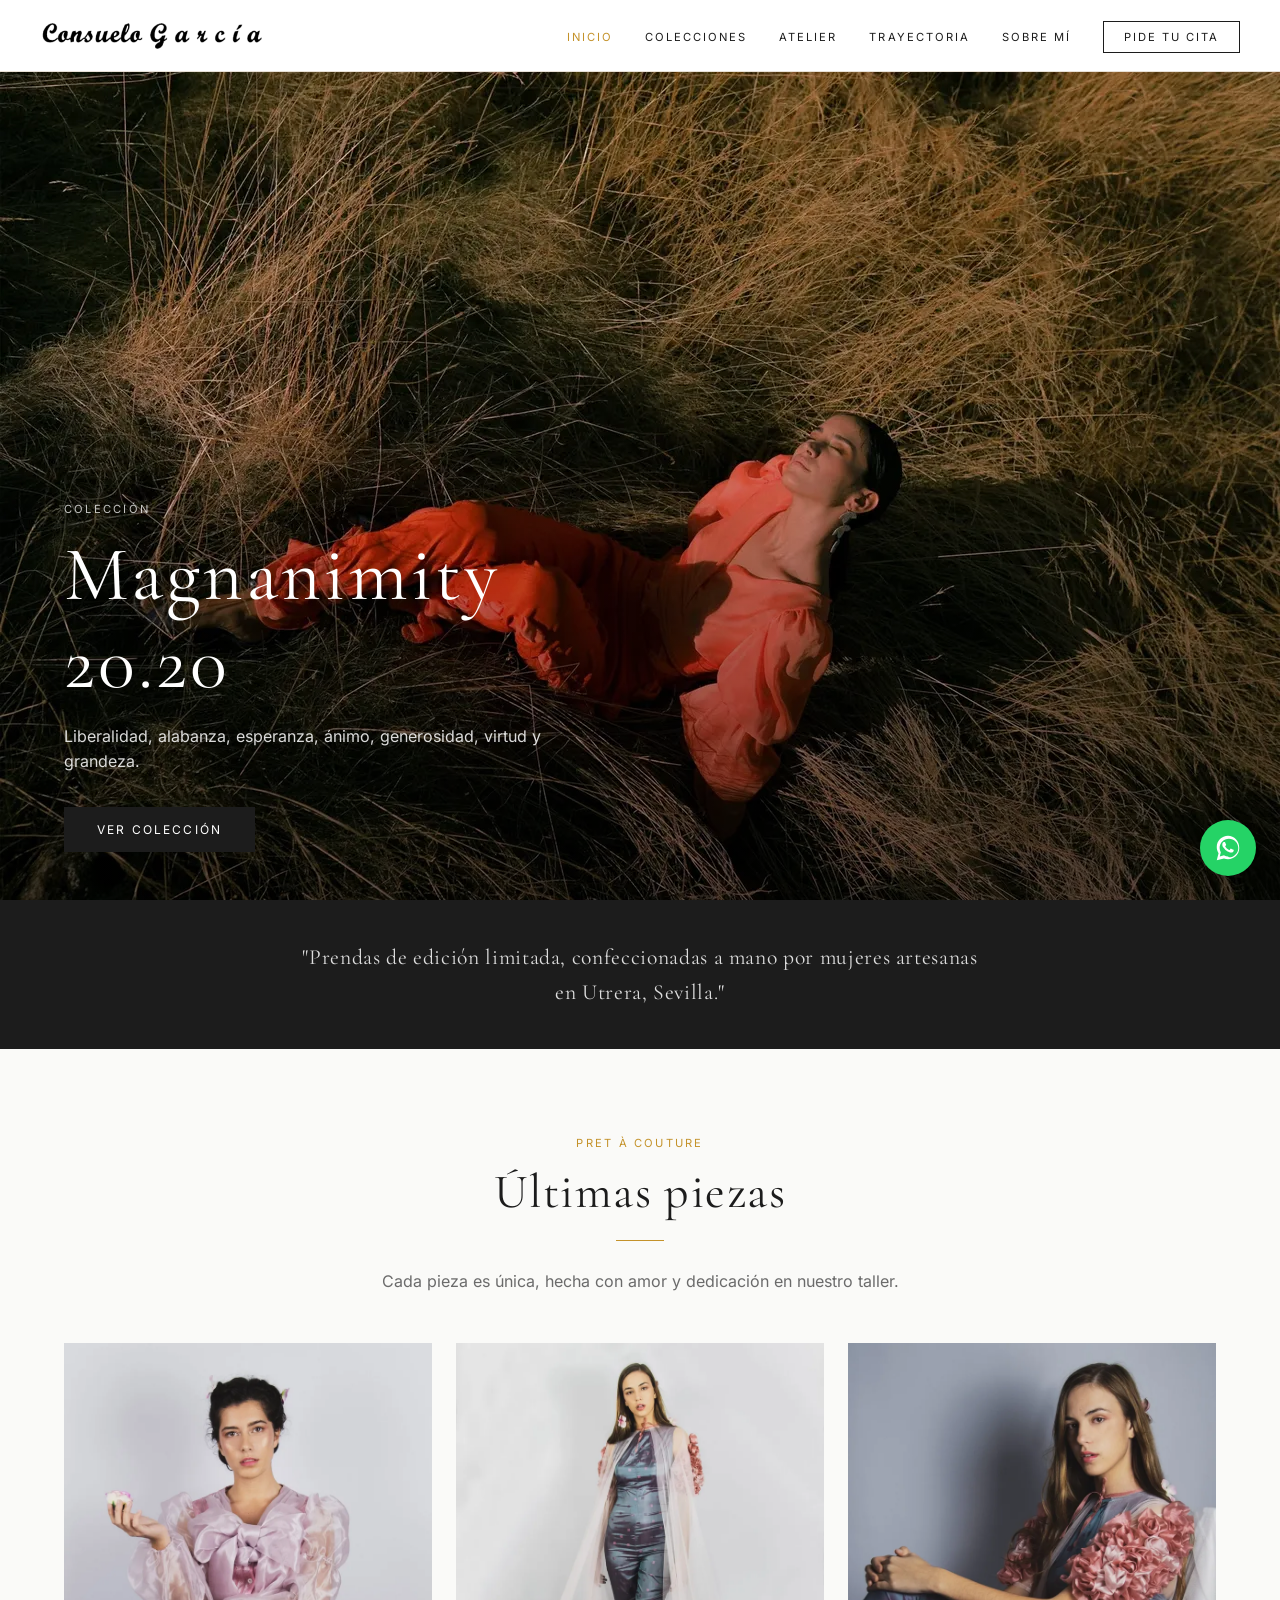
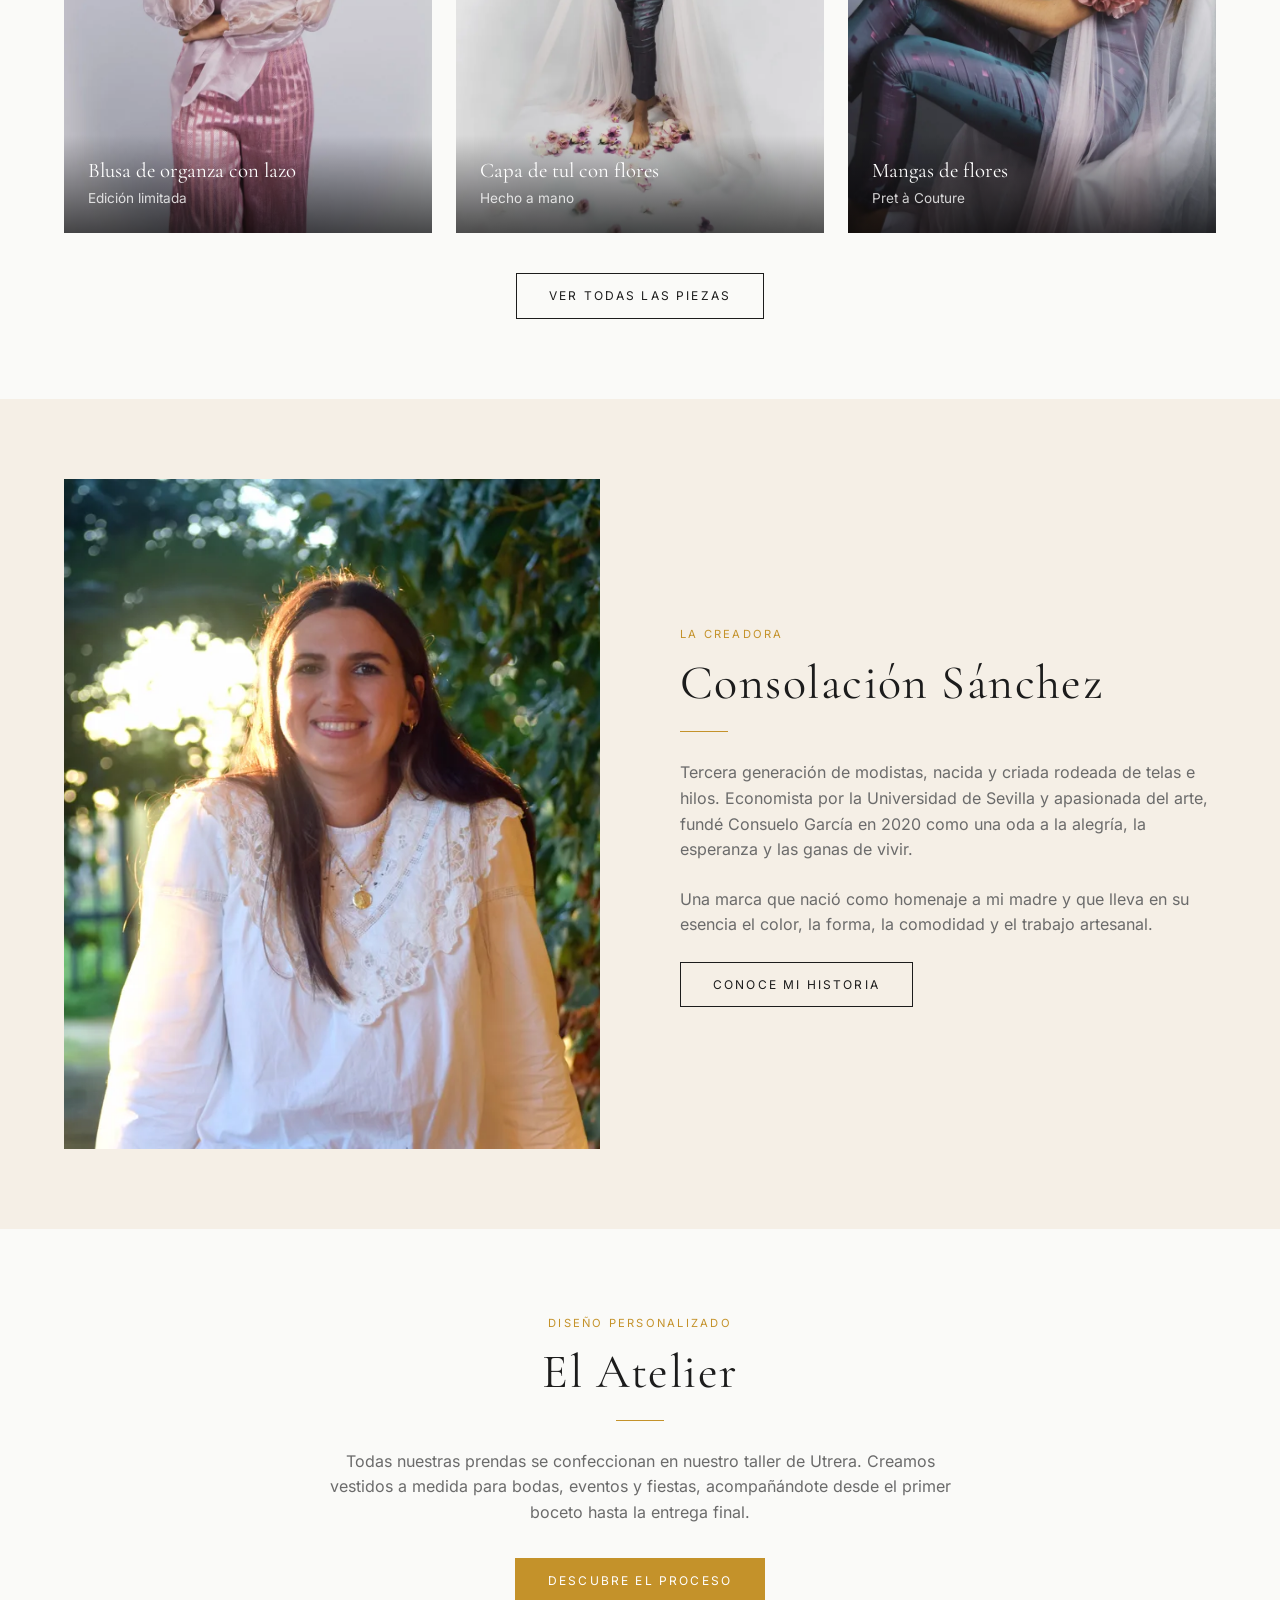
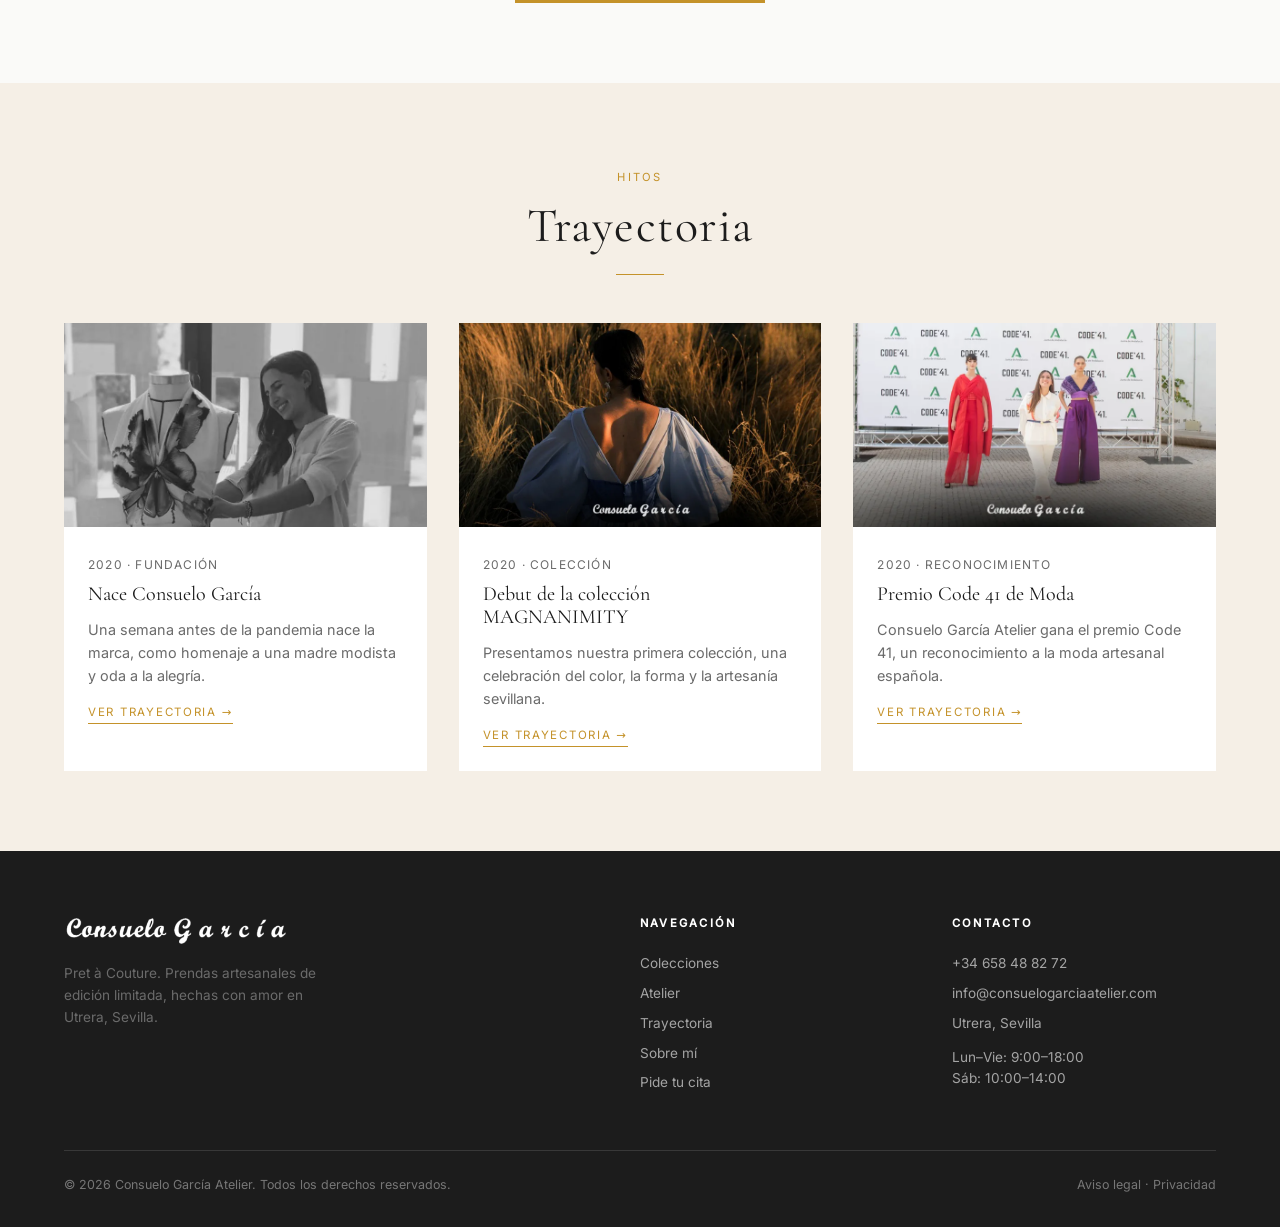
==== commit d6ba9a8c: "feat(seo): target local searches for made-to-measure dresses in Sevilla - Rewrite page titles and me" ====
--- a/index.html
+++ b/index.html
@@ -3,21 +3,21 @@
 <head>
   <meta charset="UTF-8">
   <meta name="viewport" content="width=device-width, initial-scale=1.0">
-  <title>Consuelo García Atelier — Moda artesanal, Utrera</title>
-  <meta name="description" content="Prendas de edición limitada confeccionadas a mano en Utrera, Sevilla. Diseños exclusivos para quien busca algo único.">
+  <title>Consuelo García Atelier — Vestidos a medida y moda artesanal en Sevilla</title>
+  <meta name="description" content="Atelier de moda artesanal en Utrera, Sevilla. Vestidos a medida para bodas, eventos y fiestas, y prendas de edición limitada confeccionadas a mano.">
   <link rel="icon" type="image/x-icon" href="images/favicon.ico">
   <link rel="icon" type="image/png" sizes="32x32" href="images/favicon.png">
   <link rel="apple-touch-icon" sizes="192x192" href="images/favicon-192.png">
   <meta property="og:type" content="website">
-  <meta property="og:title" content="Consuelo García Atelier — Moda artesanal en Utrera">
-  <meta property="og:description" content="Prendas de edición limitada confeccionadas a mano en Utrera, Sevilla.">
+  <meta property="og:title" content="Consuelo García Atelier — Vestidos a medida y moda artesanal en Sevilla">
+  <meta property="og:description" content="Vestidos a medida para bodas, eventos y fiestas, y prendas de edición limitada hechas a mano en Utrera, Sevilla.">
   <meta property="og:image" content="https://consuelogarciaatelier.com/images/og-image.jpg">
   <meta property="og:url" content="https://consuelogarciaatelier.com/">
   <meta property="og:locale" content="es_ES">
   <meta property="og:site_name" content="Consuelo García Atelier">
   <meta name="twitter:card" content="summary_large_image">
   <link rel="canonical" href="https://consuelogarciaatelier.com/">
-  <link rel="stylesheet" href="css/style.css?v=15">
+  <link rel="stylesheet" href="css/style.css?v=16">
   <script type="application/ld+json">
   {
     "@context": "https://schema.org",
@@ -27,7 +27,8 @@
     "url": "https://consuelogarciaatelier.com",
     "telephone": "+34658488272",
     "email": "info@consuelogarciaatelier.com",
-    "description": "Atelier de moda artesanal. Prendas de edición limitada confeccionadas a mano en Utrera, Sevilla.",
+    "description": "Atelier de moda artesanal en Utrera, Sevilla. Vestidos a medida para bodas, eventos y fiestas, y prendas de edición limitada confeccionadas a mano.",
+    "areaServed": "Sevilla",
     "address": {
       "@type": "PostalAddress",
       "addressLocality": "Utrera",
@@ -75,12 +76,14 @@
   </header>
 
   <!-- HERO -->
+  <h1 class="sr-only">Consuelo García Atelier: vestidos a medida y moda artesanal en Utrera, Sevilla</h1>
+
   <section class="hero">
     <img class="hero__img" src="images/hero.webp" srcset="images/hero-768.webp 768w, images/hero-1280.webp 1280w, images/hero.webp 1920w" sizes="100vw" alt="Colección MAGNANIMITY — Consuelo García Atelier" fetchpriority="high" width="1920" height="1280">
     <div class="hero__overlay"></div>
     <div class="hero__content">
       <span class="label">Colección</span>
-      <h1>Magnanimity<br>20.20</h1>
+      <h2 class="hero__title">Magnanimity<br>20.20</h2>
       <p>Liberalidad, alabanza, esperanza, ánimo, generosidad, virtud y grandeza.</p>
       <a href="/colecciones" class="btn btn--dark">Ver colección</a>
     </div>
@@ -154,7 +157,7 @@
       <span class="label">Diseño personalizado</span>
       <h2>El Atelier</h2>
       <div class="divider"></div>
-      <p>Todas nuestras prendas se confeccionan en nuestro taller de Utrera. Creamos diseños a medida para ocasiones especiales, acompañándote desde el primer boceto hasta la entrega final.</p>
+      <p>Todas nuestras prendas se confeccionan en nuestro taller de Utrera. Creamos vestidos a medida para bodas, eventos y fiestas, acompañándote desde el primer boceto hasta la entrega final.</p>
       <a href="/atelier" class="btn btn--accent mt-2">Descubre el proceso</a>
     </div>
   </section>
--- a/css/style.css
+++ b/css/style.css
@@ -88,6 +88,7 @@
 p { font-size: 1rem; color: var(--text-muted); max-width: 65ch; }
 
 /* ── Layout helpers ── */
+.sr-only { position: absolute; width: 1px; height: 1px; padding: 0; margin: -1px; overflow: hidden; clip: rect(0 0 0 0); white-space: nowrap; border: 0; }
 .container { width: 90%; max-width: 1200px; margin-inline: auto; }
 .section { padding: 5rem 0; }
 .section--cream { background: var(--cream); }
@@ -286,7 +287,7 @@
   max-width: 680px;
 }
 .hero__content .label { color: rgba(255,255,255,0.75); }
-.hero__content h1 { color: var(--white); margin-bottom: 1rem; }
+.hero__content .hero__title { color: var(--white); margin-bottom: 1rem; font-size: clamp(2.4rem, 6vw, 5rem); letter-spacing: 0.04em; }
 .hero__content p {
   color: rgba(255,255,255,0.85);
   margin-bottom: 2rem;
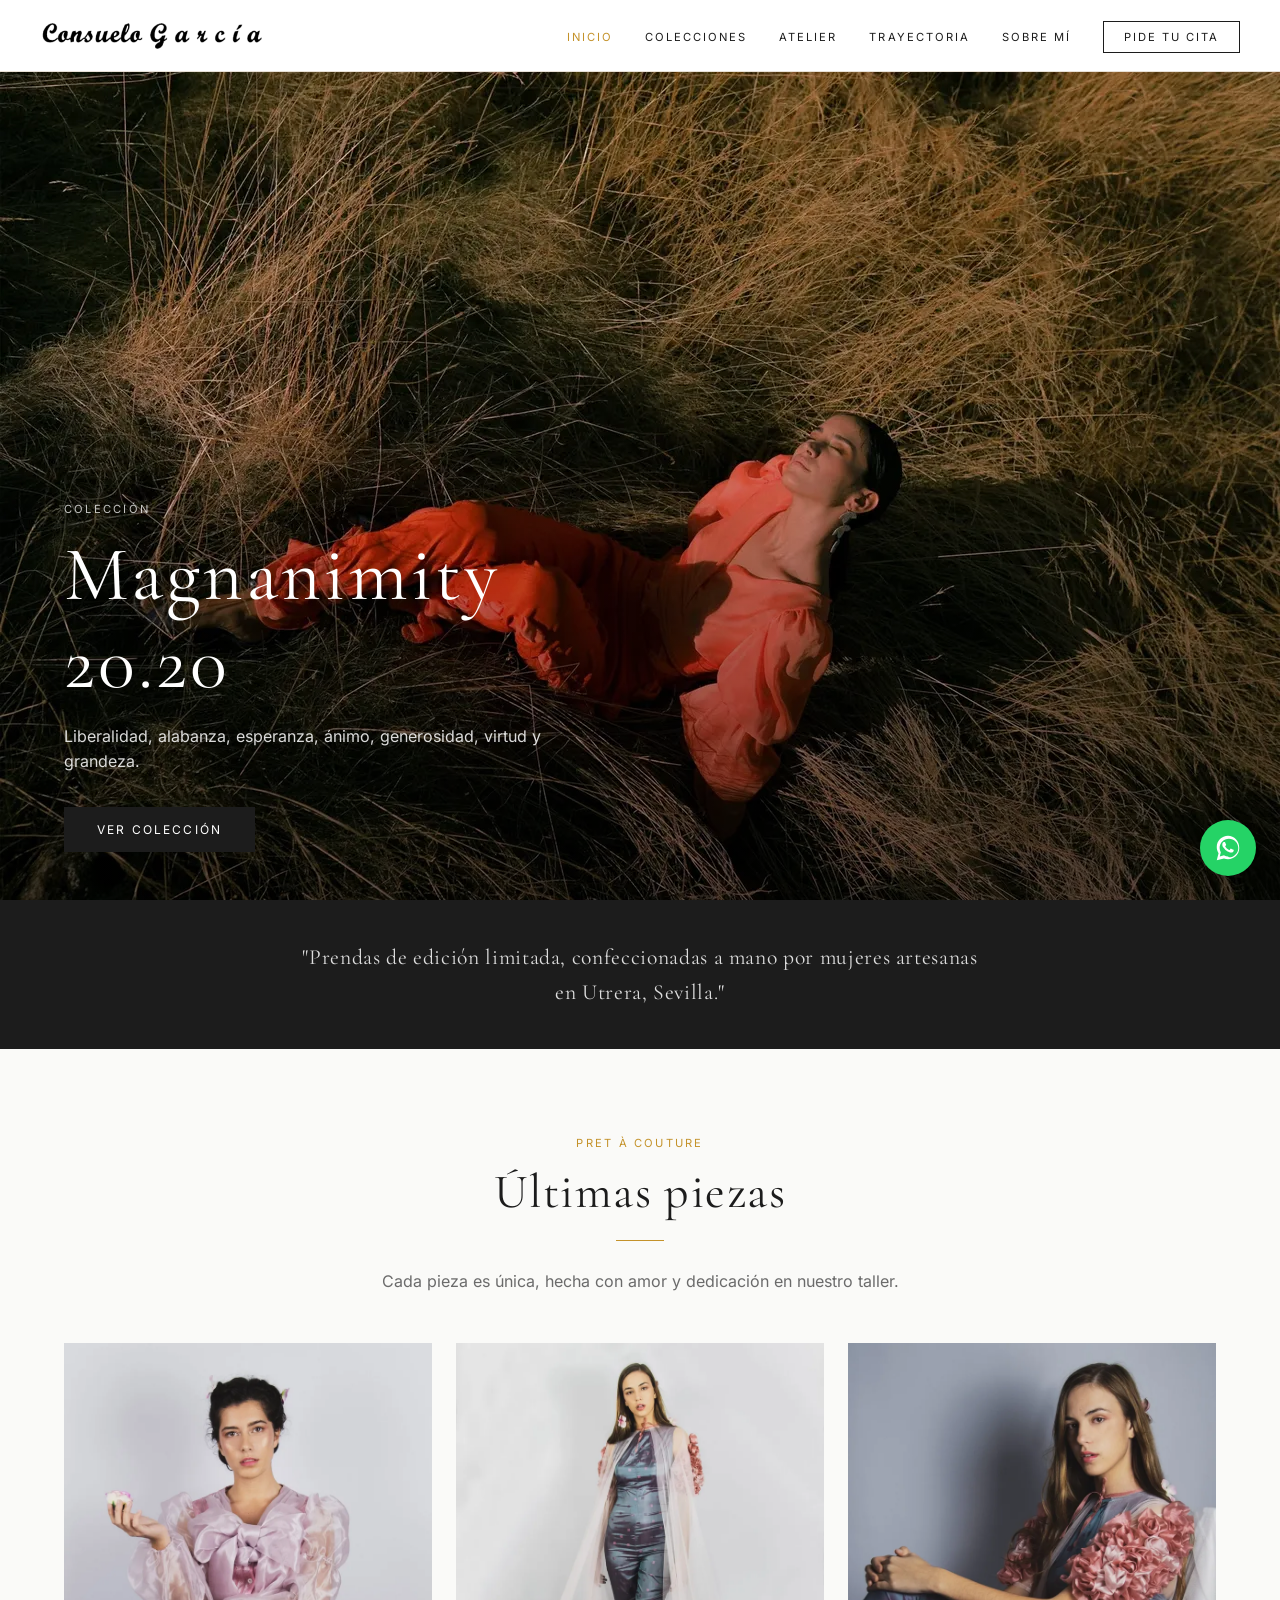
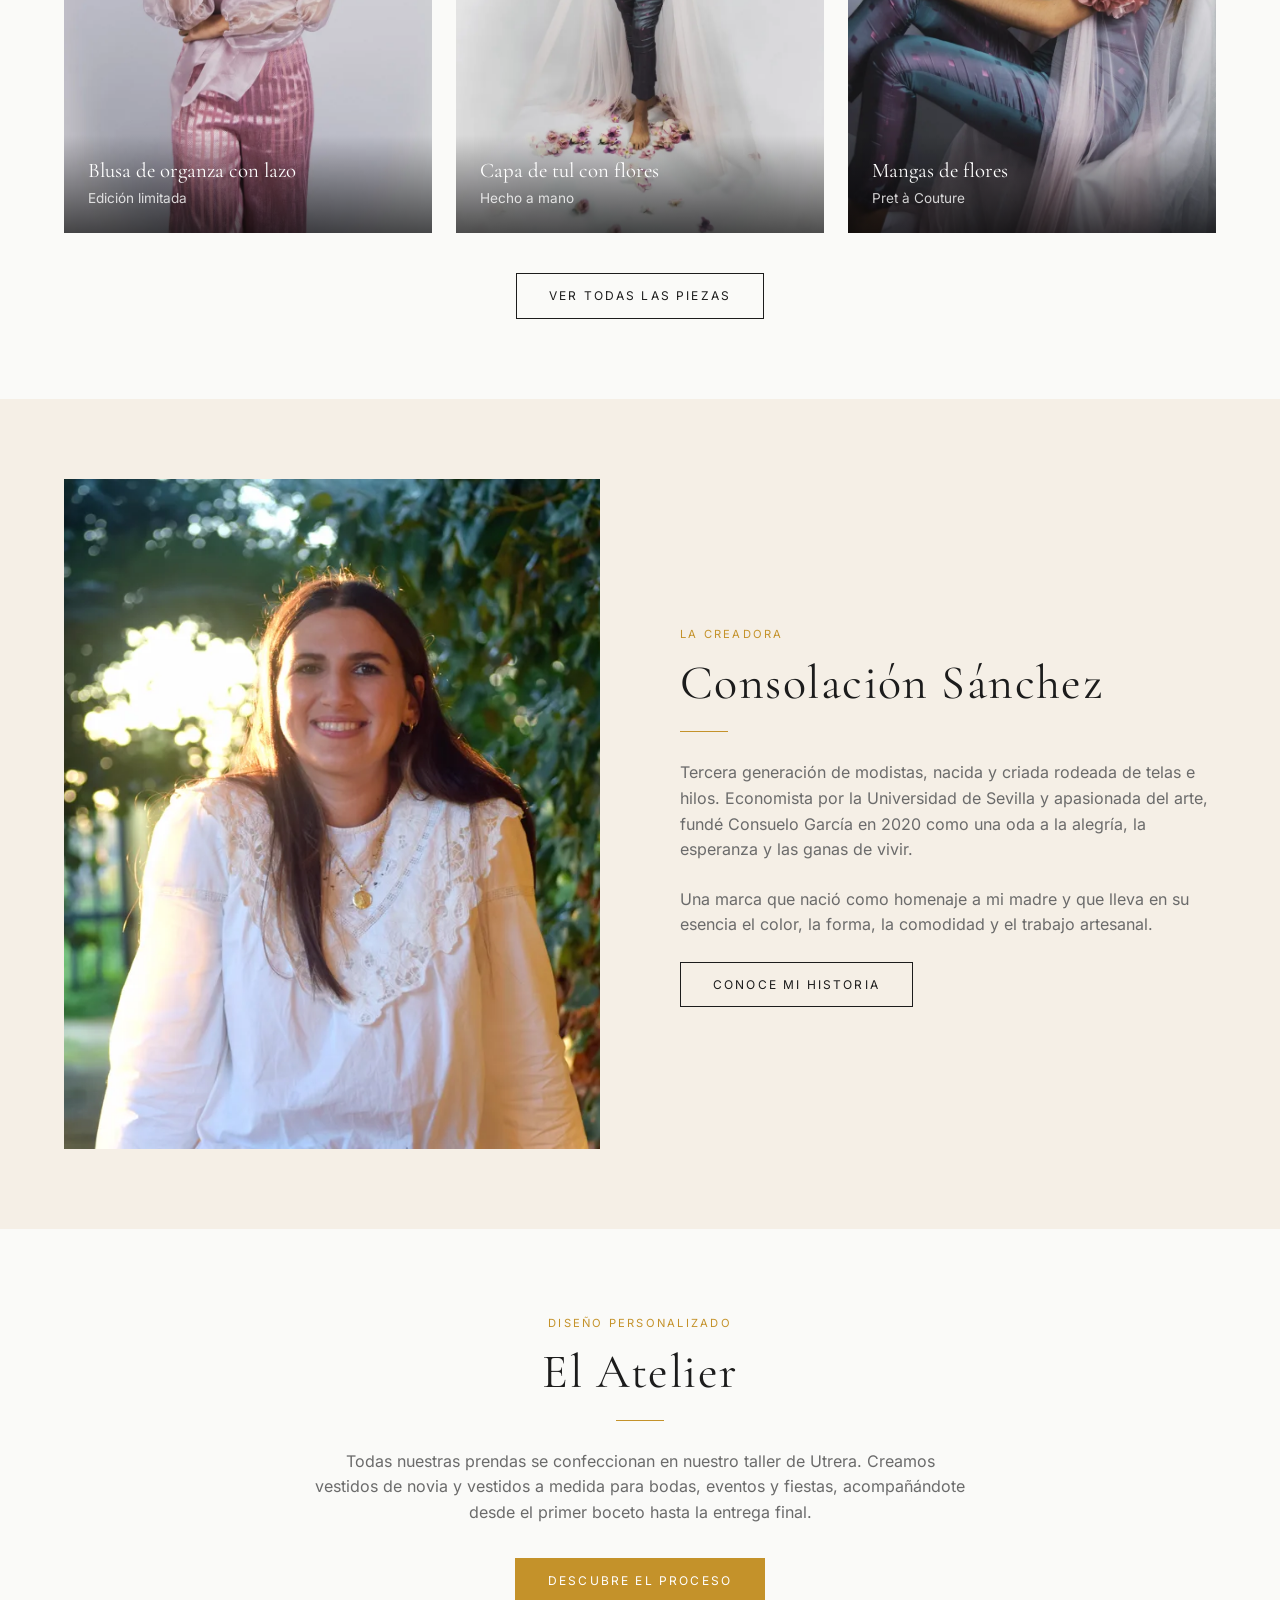
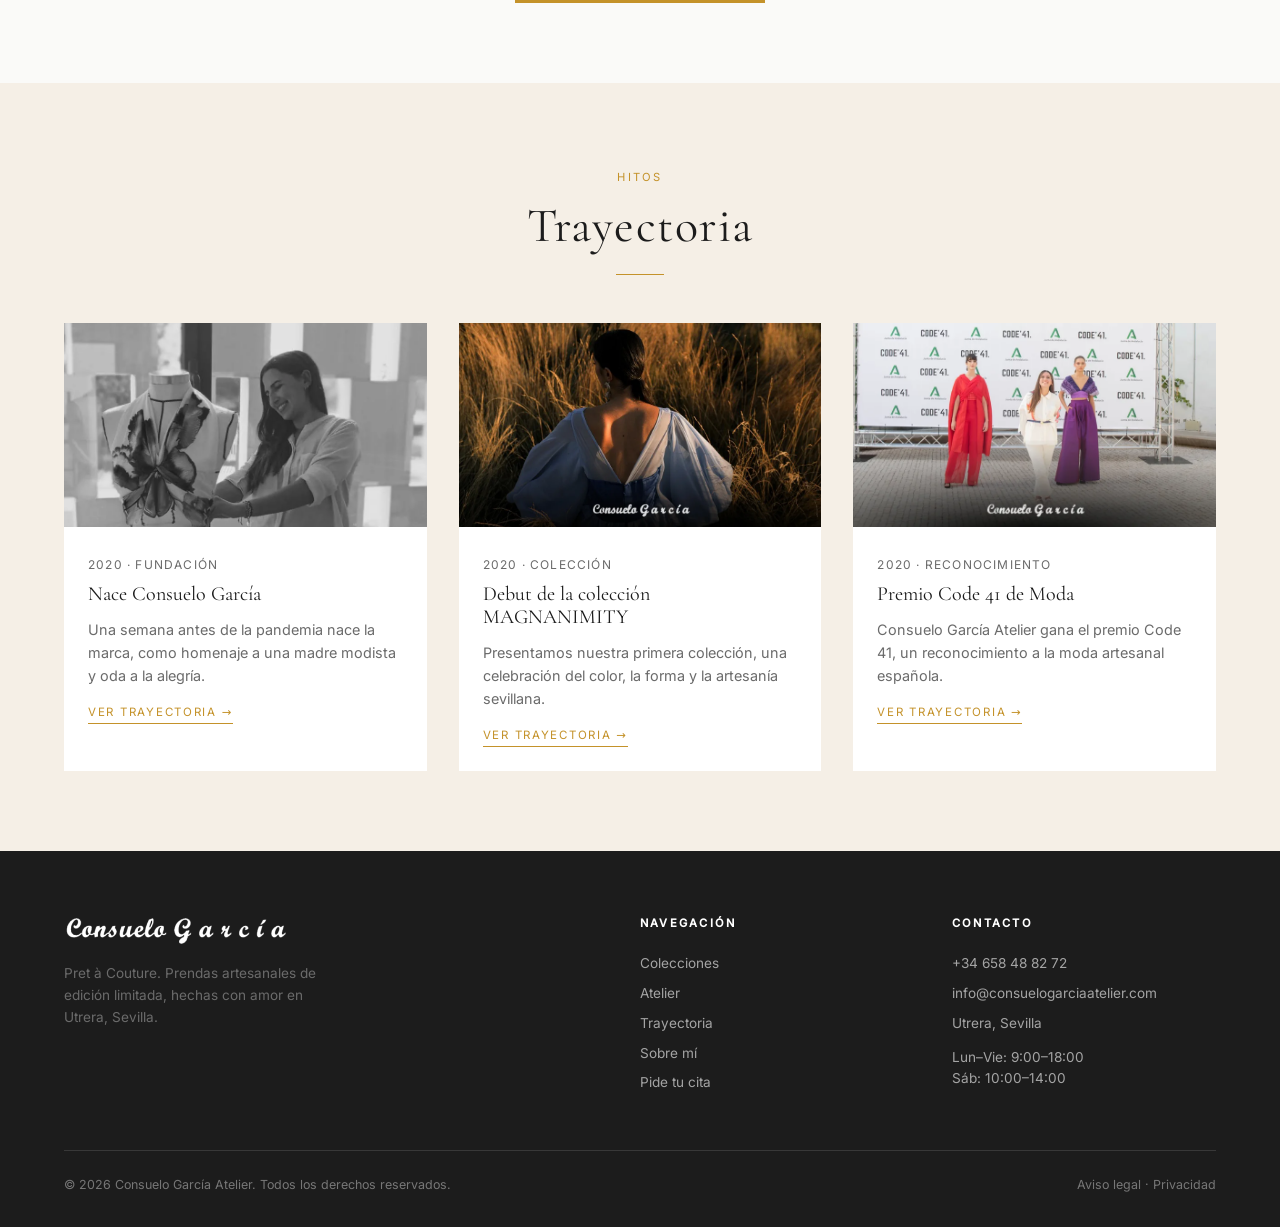
==== commit da18d31e: "feat(seo): mention bridal dresses in titles, descriptions and atelier copy" ====
--- a/index.html
+++ b/index.html
@@ -3,14 +3,14 @@
 <head>
   <meta charset="UTF-8">
   <meta name="viewport" content="width=device-width, initial-scale=1.0">
-  <title>Consuelo García Atelier — Vestidos a medida y moda artesanal en Sevilla</title>
-  <meta name="description" content="Atelier de moda artesanal en Utrera, Sevilla. Vestidos a medida para bodas, eventos y fiestas, y prendas de edición limitada confeccionadas a mano.">
+  <title>Consuelo García Atelier — Vestidos de novia y a medida en Sevilla</title>
+  <meta name="description" content="Atelier de moda artesanal en Utrera, Sevilla. Vestidos de novia y vestidos a medida para bodas, eventos y fiestas, y prendas de edición limitada confeccionadas a mano.">
   <link rel="icon" type="image/x-icon" href="images/favicon.ico">
   <link rel="icon" type="image/png" sizes="32x32" href="images/favicon.png">
   <link rel="apple-touch-icon" sizes="192x192" href="images/favicon-192.png">
   <meta property="og:type" content="website">
-  <meta property="og:title" content="Consuelo García Atelier — Vestidos a medida y moda artesanal en Sevilla">
-  <meta property="og:description" content="Vestidos a medida para bodas, eventos y fiestas, y prendas de edición limitada hechas a mano en Utrera, Sevilla.">
+  <meta property="og:title" content="Consuelo García Atelier — Vestidos de novia y a medida en Sevilla">
+  <meta property="og:description" content="Vestidos de novia y a medida para bodas, eventos y fiestas, y prendas de edición limitada hechas a mano en Utrera, Sevilla.">
   <meta property="og:image" content="https://consuelogarciaatelier.com/images/og-image.jpg">
   <meta property="og:url" content="https://consuelogarciaatelier.com/">
   <meta property="og:locale" content="es_ES">
@@ -27,7 +27,7 @@
     "url": "https://consuelogarciaatelier.com",
     "telephone": "+34658488272",
     "email": "info@consuelogarciaatelier.com",
-    "description": "Atelier de moda artesanal en Utrera, Sevilla. Vestidos a medida para bodas, eventos y fiestas, y prendas de edición limitada confeccionadas a mano.",
+    "description": "Atelier de moda artesanal en Utrera, Sevilla. Vestidos de novia y vestidos a medida para bodas, eventos y fiestas, y prendas de edición limitada confeccionadas a mano.",
     "areaServed": "Sevilla",
     "address": {
       "@type": "PostalAddress",
@@ -76,7 +76,7 @@
   </header>
 
   <!-- HERO -->
-  <h1 class="sr-only">Consuelo García Atelier: vestidos a medida y moda artesanal en Utrera, Sevilla</h1>
+  <h1 class="sr-only">Consuelo García Atelier: vestidos de novia, vestidos a medida y moda artesanal en Utrera, Sevilla</h1>
 
   <section class="hero">
     <img class="hero__img" src="images/hero.webp" srcset="images/hero-768.webp 768w, images/hero-1280.webp 1280w, images/hero.webp 1920w" sizes="100vw" alt="Colección MAGNANIMITY — Consuelo García Atelier" fetchpriority="high" width="1920" height="1280">
@@ -157,7 +157,7 @@
       <span class="label">Diseño personalizado</span>
       <h2>El Atelier</h2>
       <div class="divider"></div>
-      <p>Todas nuestras prendas se confeccionan en nuestro taller de Utrera. Creamos vestidos a medida para bodas, eventos y fiestas, acompañándote desde el primer boceto hasta la entrega final.</p>
+      <p>Todas nuestras prendas se confeccionan en nuestro taller de Utrera. Creamos vestidos de novia y vestidos a medida para bodas, eventos y fiestas, acompañándote desde el primer boceto hasta la entrega final.</p>
       <a href="/atelier" class="btn btn--accent mt-2">Descubre el proceso</a>
     </div>
   </section>
